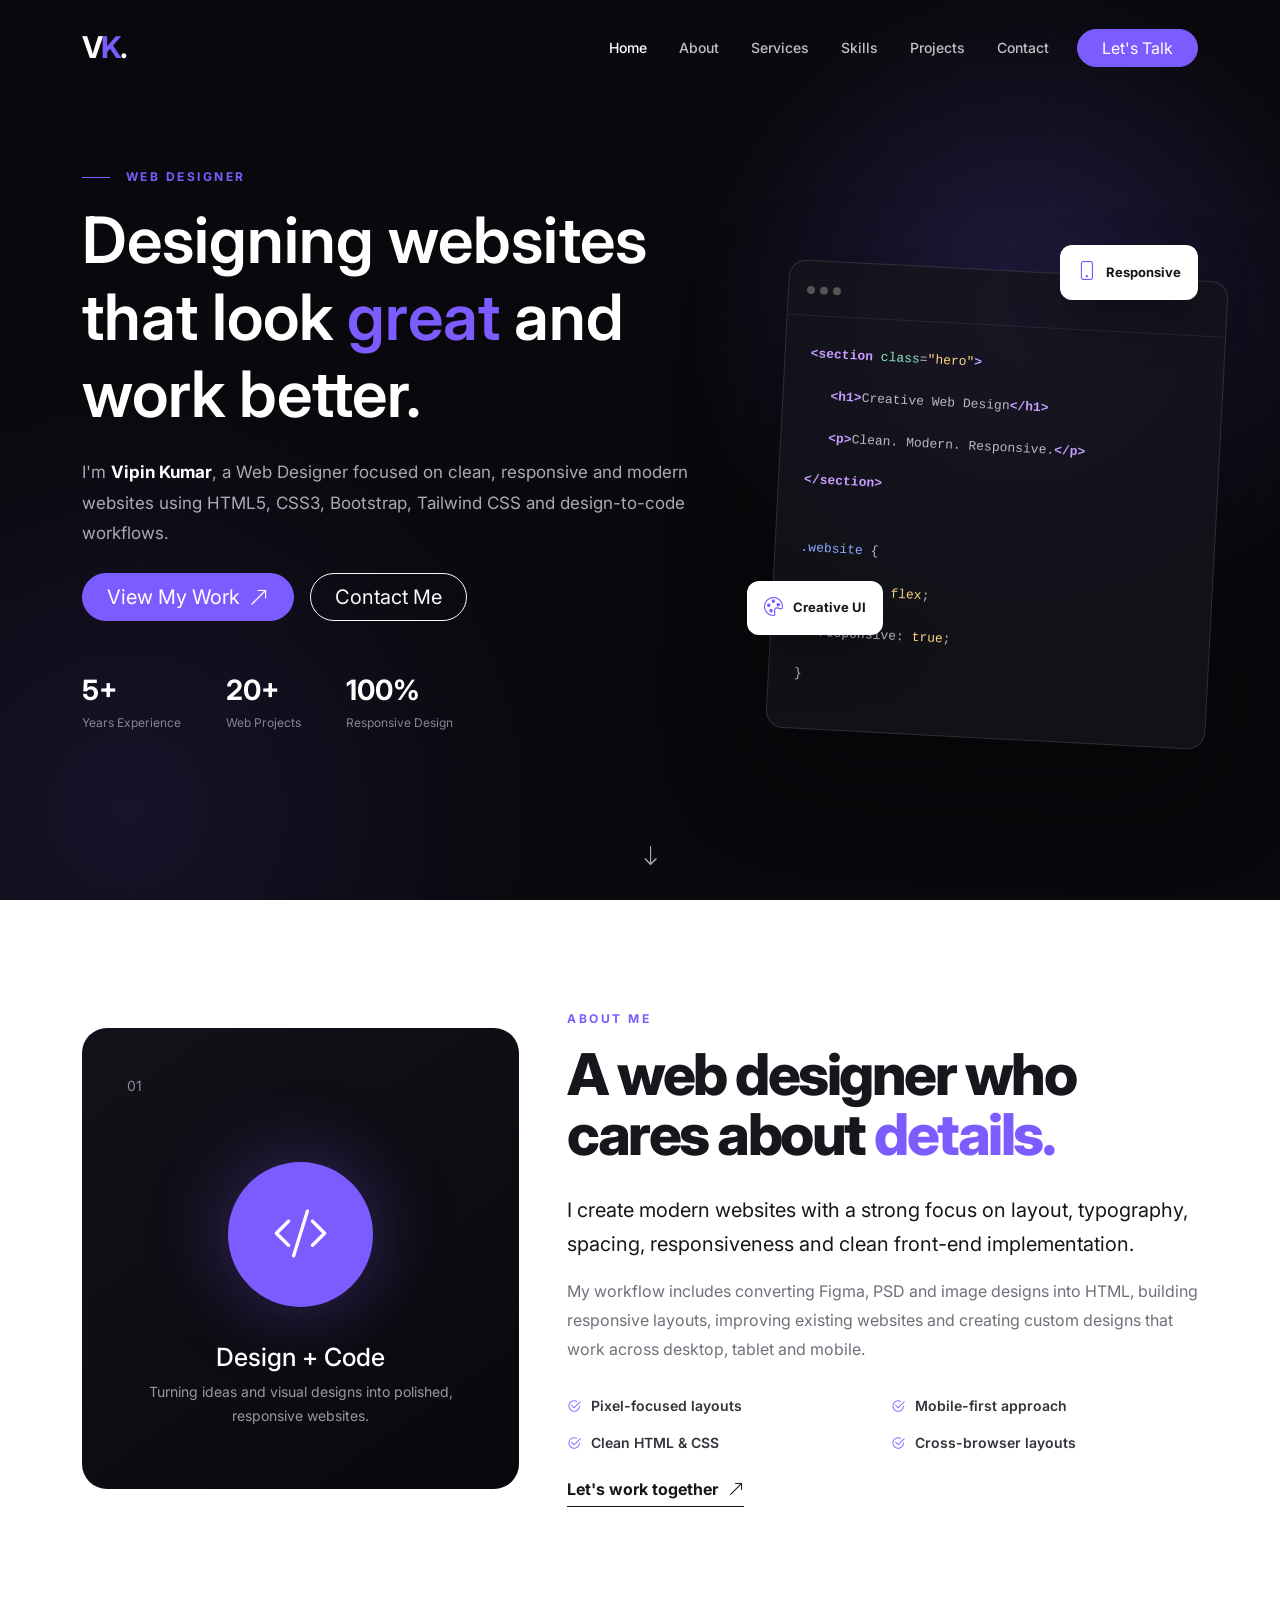
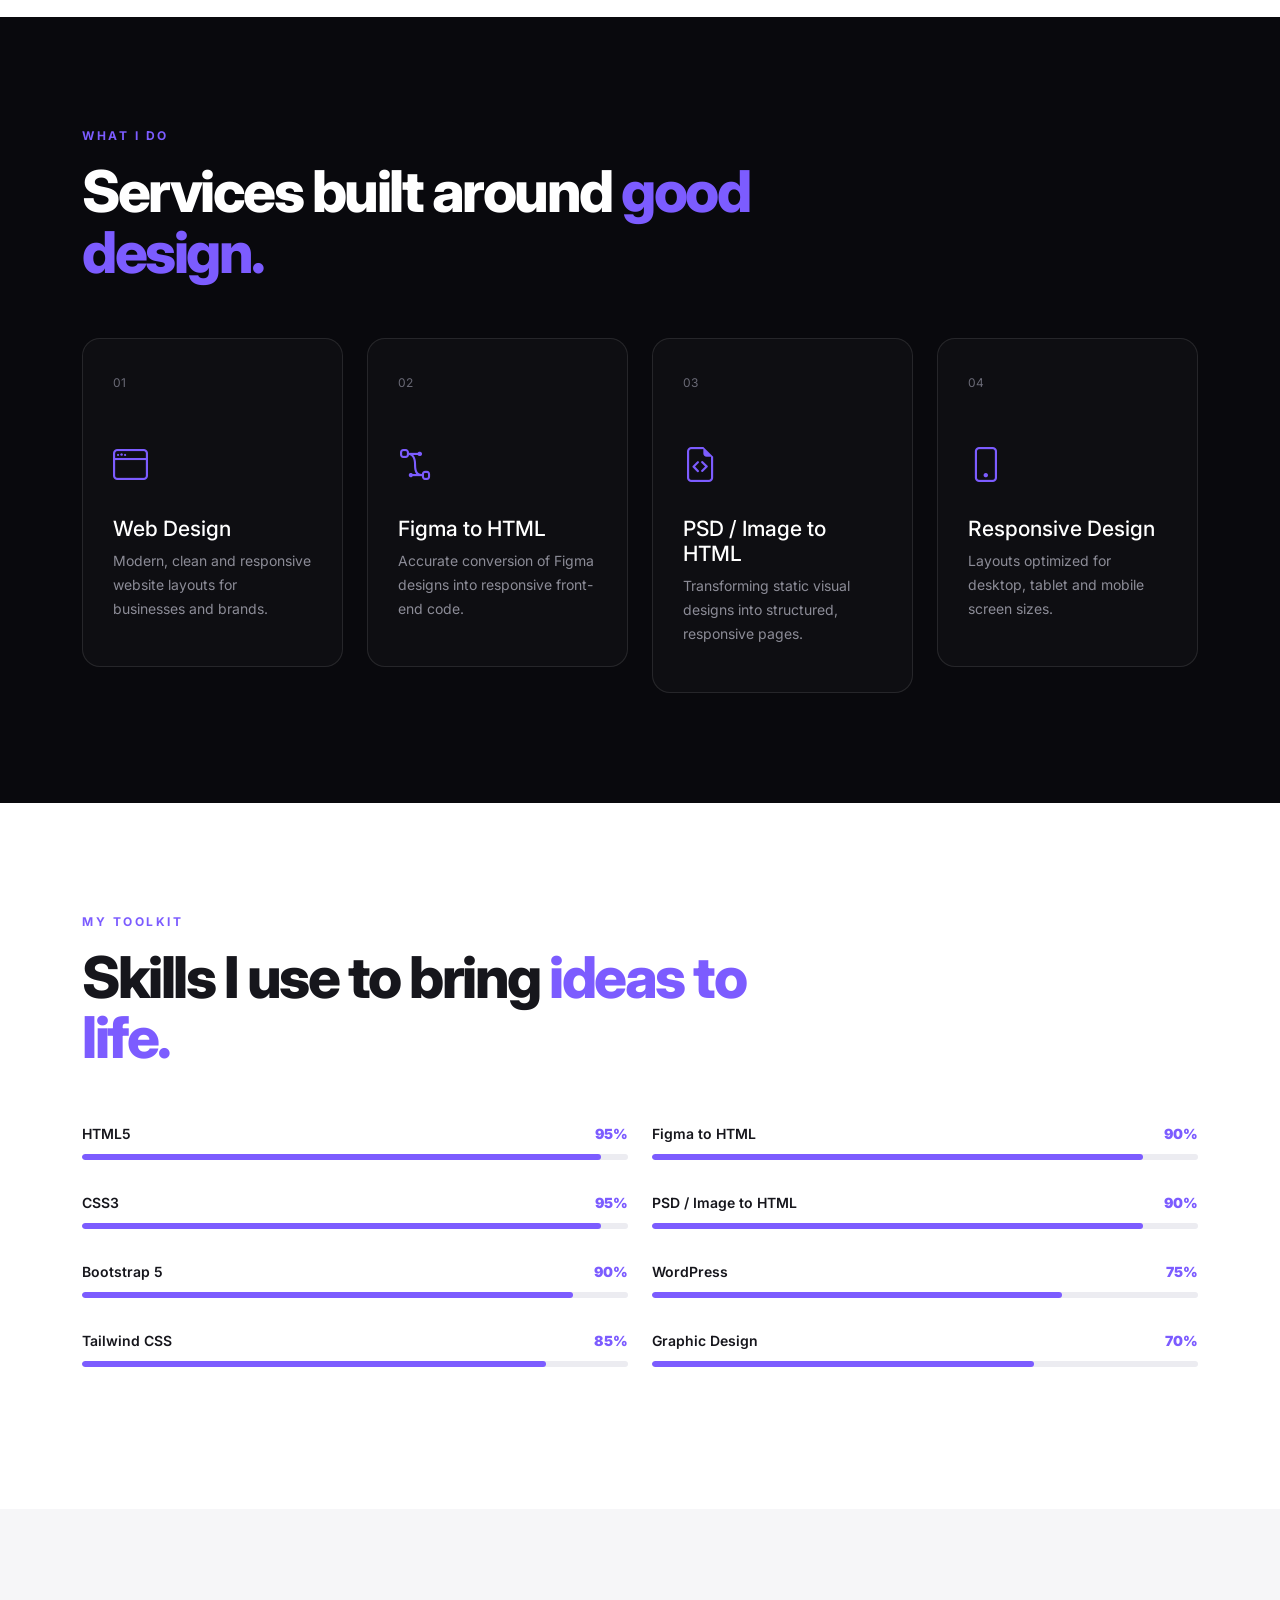
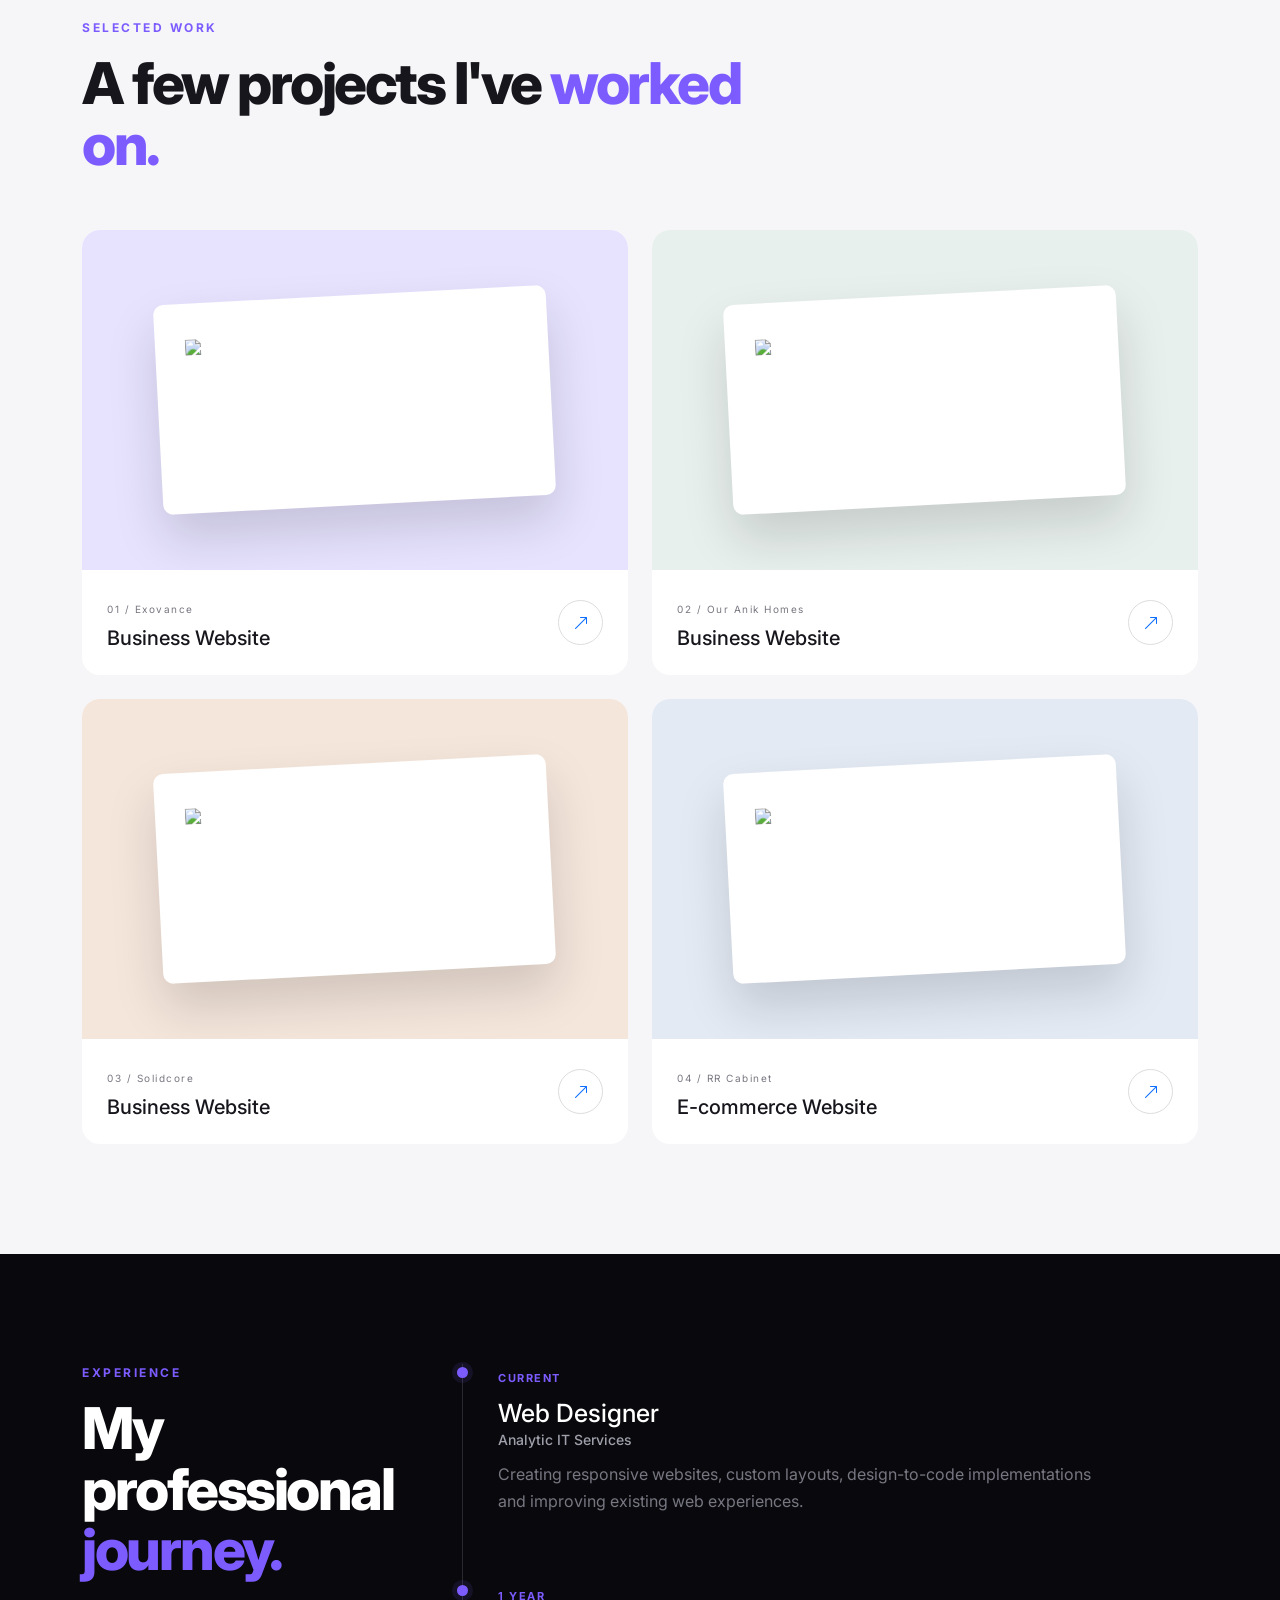
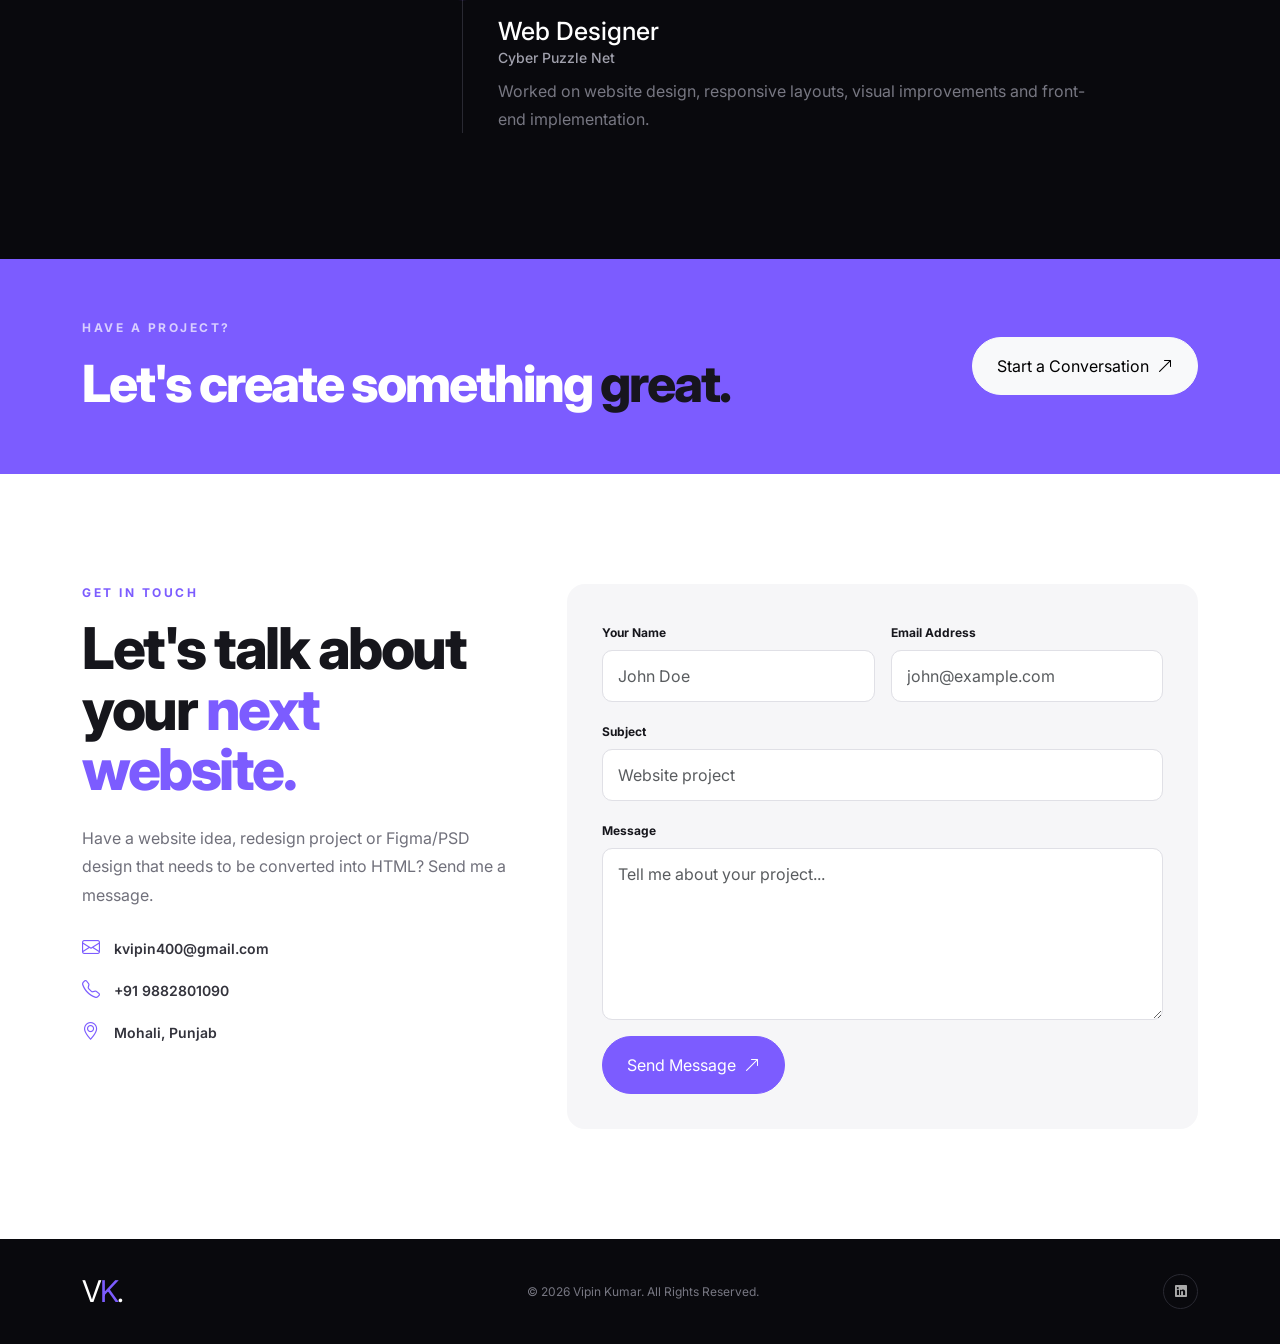
==== index.html @ b1aaa2ce "upload portfolio" ====
<!DOCTYPE html>
<html lang="en">
<head>
  <meta charset="UTF-8">
  <meta name="viewport" content="width=device-width, initial-scale=1.0">
  <meta name="description" content="Vipin Kumar - Web Designer Portfolio">
  <title>Vipin Kumar | Web Designer</title>

  <!-- Bootstrap 5 -->
  <link href="https://cdn.jsdelivr.net/npm/bootstrap@5.3.8/dist/css/bootstrap.min.css" rel="stylesheet">

  <!-- Bootstrap Icons -->
  <link href="https://cdn.jsdelivr.net/npm/bootstrap-icons@1.13.1/font/bootstrap-icons.min.css" rel="stylesheet">

  <!-- Google Font -->
  <link href="https://fonts.googleapis.com/css2?family=Inter:wght@400;500;600;700;800&display=swap" rel="stylesheet">

  <link rel="stylesheet" href="css/style.css">
</head>
<body>

  <!-- Navbar -->
  <nav class="navbar navbar-expand-lg fixed-top navbar-dark" id="mainNav">
    <div class="container">
      <a class="navbar-brand fw-bold" href="#home">V<span>K</span>.</a>

      <button class="navbar-toggler border-0 shadow-none" type="button"
              data-bs-toggle="collapse" data-bs-target="#navbarMenu"
              aria-controls="navbarMenu" aria-expanded="false" aria-label="Toggle navigation">
        <i class="bi bi-list fs-2"></i>
      </button>

      <div class="collapse navbar-collapse" id="navbarMenu">
        <ul class="navbar-nav ms-auto align-items-lg-center gap-lg-2">
          <li class="nav-item"><a class="nav-link active" href="#home">Home</a></li>
          <li class="nav-item"><a class="nav-link" href="#about">About</a></li>
          <li class="nav-item"><a class="nav-link" href="#services">Services</a></li>
          <li class="nav-item"><a class="nav-link" href="#skills">Skills</a></li>
          <li class="nav-item"><a class="nav-link" href="#projects">Projects</a></li>
          <li class="nav-item"><a class="nav-link" href="#contact">Contact</a></li>
          <li class="nav-item ms-lg-2 mt-2 mt-lg-0">
            <a class="btn btn-primary rounded-pill px-4" href="#contact">Let's Talk</a>
          </li>
        </ul>
      </div>
    </div>
  </nav>

  <!-- Hero -->
  <header class="hero-section" id="home">
    <div class="hero-grid"></div>
    <div class="container position-relative">
      <div class="row align-items-center min-vh-100 py-5">
        <div class="col-lg-7">
          <div class="hero-content">
            <p class="eyebrow mb-3"><span></span> WEB DESIGNER</p>
            <h1>Designing websites that look <em>great</em> and work better.</h1>
            <p class="hero-text">
              I'm <strong>Vipin Kumar</strong>, a Web Designer focused on clean,
              responsive and modern websites using HTML5, CSS3, Bootstrap,
              Tailwind CSS and design-to-code workflows.
            </p>

            <div class="d-flex flex-wrap gap-3 mt-4">
              <a href="#projects" class="btn btn-primary btn-lg rounded-pill px-4">
                View My Work <i class="bi bi-arrow-up-right ms-1"></i>
              </a>
              <a href="#contact" class="btn btn-outline-light btn-lg rounded-pill px-4">
                Contact Me
              </a>
            </div>

            <div class="hero-meta mt-5">
              <div><strong>5+</strong><span>Years Experience</span></div>
              <div><strong>20+</strong><span>Web Projects</span></div>
              <div><strong>100%</strong><span>Responsive Design</span></div>
            </div>
          </div>
        </div>

        <div class="col-lg-5 d-none d-lg-block">
          <div class="hero-visual">
            <div class="code-card">
              <div class="window-bar">
                <span></span><span></span><span></span>
              </div>
              <div class="code-lines">
                <p><b>&lt;section</b> <i>class</i>=<strong>"hero"</strong><b>&gt;</b></p>
                <p class="indent"><b>&lt;h1&gt;</b>Creative Web Design<b>&lt;/h1&gt;</b></p>
                <p class="indent"><b>&lt;p&gt;</b>Clean. Modern. Responsive.<b>&lt;/p&gt;</b></p>
                <p><b>&lt;/section&gt;</b></p>
                <br>
                <p><span>.website</span> {</p>
                <p class="indent">display: <strong>flex</strong>;</p>
                <p class="indent">responsive: <strong>true</strong>;</p>
                <p>}</p>
              </div>
            </div>

            <div class="floating-card card-one">
              <i class="bi bi-phone"></i>
              <span>Responsive</span>
            </div>
            <div class="floating-card card-two">
              <i class="bi bi-palette"></i>
              <span>Creative UI</span>
            </div>
          </div>
        </div>
      </div>
    </div>
    <a href="#about" class="scroll-down"><i class="bi bi-arrow-down"></i></a>
  </header>

  <!-- About -->
  <section class="section-padding" id="about">
    <div class="container">
      <div class="row g-5 align-items-center">
        <div class="col-lg-5">
          <div class="about-box">
            <span class="about-number">01</span>
            <div class="about-circle"><i class="bi bi-code-slash"></i></div>
            <h3>Design + Code</h3>
            <p>Turning ideas and visual designs into polished, responsive websites.</p>
          </div>
        </div>

        <div class="col-lg-7">
          <p class="section-label">ABOUT ME</p>
          <h2 class="section-title">A web designer who cares about <span>details.</span></h2>
          <p class="lead-text">
            I create modern websites with a strong focus on layout, typography,
            spacing, responsiveness and clean front-end implementation.
          </p>
          <p class="body-text">
            My workflow includes converting Figma, PSD and image designs into
            HTML, building responsive layouts, improving existing websites and
            creating custom designs that work across desktop, tablet and mobile.
          </p>

          <div class="row g-3 mt-3">
            <div class="col-sm-6">
              <div class="info-item"><i class="bi bi-check2-circle"></i> Pixel-focused layouts</div>
            </div>
            <div class="col-sm-6">
              <div class="info-item"><i class="bi bi-check2-circle"></i> Mobile-first approach</div>
            </div>
            <div class="col-sm-6">
              <div class="info-item"><i class="bi bi-check2-circle"></i> Clean HTML & CSS</div>
            </div>
            <div class="col-sm-6">
              <div class="info-item"><i class="bi bi-check2-circle"></i> Cross-browser layouts</div>
            </div>
          </div>

          <a href="#contact" class="text-link mt-4 d-inline-flex">Let's work together <i class="bi bi-arrow-up-right"></i></a>
        </div>
      </div>
    </div>
  </section>

  <!-- Services -->
  <section class="section-padding dark-section" id="services">
    <div class="container">
      <div class="row mb-5">
        <div class="col-lg-8">
          <p class="section-label">WHAT I DO</p>
          <h2 class="section-title">Services built around <span>good design.</span></h2>
        </div>
      </div>

      <div class="row g-4">
        <div class="col-md-6 col-lg-3">
          <div class="service-card">
            <span>01</span>
            <i class="bi bi-window"></i>
            <h3>Web Design</h3>
            <p>Modern, clean and responsive website layouts for businesses and brands.</p>
          </div>
        </div>
        <div class="col-md-6 col-lg-3">
          <div class="service-card">
            <span>02</span>
            <i class="bi bi-bezier2"></i>
            <h3>Figma to HTML</h3>
            <p>Accurate conversion of Figma designs into responsive front-end code.</p>
          </div>
        </div>
        <div class="col-md-6 col-lg-3">
          <div class="service-card">
            <span>03</span>
            <i class="bi bi-file-earmark-code"></i>
            <h3>PSD / Image to HTML</h3>
            <p>Transforming static visual designs into structured, responsive pages.</p>
          </div>
        </div>
        <div class="col-md-6 col-lg-3">
          <div class="service-card">
            <span>04</span>
            <i class="bi bi-phone"></i>
            <h3>Responsive Design</h3>
            <p>Layouts optimized for desktop, tablet and mobile screen sizes.</p>
          </div>
        </div>
      </div>
    </div>
  </section>

  <!-- Skills -->
  <section class="section-padding" id="skills">
    <div class="container">
      <div class="row align-items-end mb-5">
        <div class="col-lg-8">
          <p class="section-label">MY TOOLKIT</p>
          <h2 class="section-title">Skills I use to bring <span>ideas to life.</span></h2>
        </div>
      </div>

      <div class="row g-4">
        <div class="col-lg-6">
          <div class="skill-row">
            <div class="skill-head"><span>HTML5</span><strong>95%</strong></div>
            <div class="progress"><div class="progress-bar" style="width:95%"></div></div>
          </div>
          <div class="skill-row">
            <div class="skill-head"><span>CSS3</span><strong>95%</strong></div>
            <div class="progress"><div class="progress-bar" style="width:95%"></div></div>
          </div>
          <div class="skill-row">
            <div class="skill-head"><span>Bootstrap 5</span><strong>90%</strong></div>
            <div class="progress"><div class="progress-bar" style="width:90%"></div></div>
          </div>
          <div class="skill-row">
            <div class="skill-head"><span>Tailwind CSS</span><strong>85%</strong></div>
            <div class="progress"><div class="progress-bar" style="width:85%"></div></div>
          </div>
        </div>

        <div class="col-lg-6">
          <div class="skill-row">
            <div class="skill-head"><span>Figma to HTML</span><strong>90%</strong></div>
            <div class="progress"><div class="progress-bar" style="width:90%"></div></div>
          </div>
          <div class="skill-row">
            <div class="skill-head"><span>PSD / Image to HTML</span><strong>90%</strong></div>
            <div class="progress"><div class="progress-bar" style="width:90%"></div></div>
          </div>
          <div class="skill-row">
            <div class="skill-head"><span>WordPress</span><strong>75%</strong></div>
            <div class="progress"><div class="progress-bar" style="width:75%"></div></div>
          </div>
          <div class="skill-row">
            <div class="skill-head"><span>Graphic Design</span><strong>70%</strong></div>
            <div class="progress"><div class="progress-bar" style="width:70%"></div></div>
          </div>
        </div>
      </div>
    </div>
  </section>

  <!-- Projects -->
  <section class="section-padding project-section" id="projects">
    <div class="container">
      <div class="row mb-5 align-items-end">
        <div class="col-lg-8">
          <p class="section-label">SELECTED WORK</p>
          <h2 class="section-title">A few projects I've <span>worked on.</span></h2>
        </div>
      </div>

      <div class="row g-4">
        <div class="col-md-6">
          <article class="project-card">
            <div class="project-preview preview-one">
              <div class="mini-browser">
                <div class="mini-content">
                  <img src="assets/images/exovance.png">
                </div>
              </div>
            </div>
            <div class="project-info">
              <div>
                <span>01 / Exovance</span>
                <h3>Business Website</h3>
              </div>
              <a href="https://exovance.net/"  target="_blank">
              <i class="bi bi-arrow-up-right"></i>
              </a>
            </div>
          </article>
        </div>

        <div class="col-md-6">
          <article class="project-card">
            <div class="project-preview preview-two">
              <div class="mini-browser">
                <div class="mini-content">
                  <img src="assets/images/Ouranikhomes.png">
                </div>
              </div>
            </div>
            <div class="project-info">
              <div>
                <span>02 / Our Anik Homes</span>
                <h3>Business Website</h3>
              </div>
              <a href="https://ouranikhomes.com.au/"  target="_blank">
              <i class="bi bi-arrow-up-right"></i>
              </a>
            </div>
          </article>
        </div>

        <div class="col-md-6">
          <article class="project-card">
            <div class="project-preview preview-three">
              <div class="mini-browser">
                <div class="mini-content">
                  <img src="assets/images/Solidcore.png">
                </div>
              </div>
            </div>
            <div class="project-info">
              <div>
                <span>03 / Solidcore</span>
                <h3>Business Website</h3>
              </div>
              <a href="https://www.solidcorecabinets.com/"  target="_blank">
              <i class="bi bi-arrow-up-right"></i>
              </a>
            </div>
          </article>
        </div>

        <div class="col-md-6">
          <article class="project-card">
            <div class="project-preview preview-four">
              <div class="mini-browser">
                <div class="mini-content">
                  <img src="assets/images/RRcabinet.png">
                </div>
              </div>
            </div>
            <div class="project-info">
              <div>
                <span>04 / RR Cabinet</span>
                <h3>E-commerce Website</h3>
              </div>
              <a href="https://rrcabinetsinc.com/" target="_blank">
              <i class="bi bi-arrow-up-right"></i>
              </a>
            </div>
          </article>
        </div>
      </div>
    </div>
  </section>

  <!-- Experience -->
  <section class="section-padding dark-section" id="experience">
    <div class="container">
      <div class="row">
        <div class="col-lg-4">
          <p class="section-label">EXPERIENCE</p>
          <h2 class="section-title">My professional <span>journey.</span></h2>
        </div>

        <div class="col-lg-8">
          <div class="timeline">
            <div class="timeline-item">
              <span class="timeline-date">CURRENT</span>
              <h3>Web Designer</h3>
              <h4>Analytic IT Services</h4>
              <p>Creating responsive websites, custom layouts, design-to-code implementations and improving existing web experiences.</p>
            </div>

            <div class="timeline-item">
              <span class="timeline-date">1 YEAR</span>
              <h3>Web Designer</h3>
              <h4>Cyber Puzzle Net</h4>
              <p>Worked on website design, responsive layouts, visual improvements and front-end implementation.</p>
            </div>
          </div>
        </div>
      </div>
    </div>
  </section>

  <!-- CTA -->
  <section class="cta-section">
    <div class="container">
      <div class="cta-box">
        <div>
          <p class="section-label">HAVE A PROJECT?</p>
          <h2>Let's create something <span>great.</span></h2>
        </div>
        <a href="#contact" class="btn btn-light rounded-pill px-4 py-3">Start a Conversation <i class="bi bi-arrow-up-right ms-1"></i></a>
      </div>
    </div>
  </section>

  <!-- Contact -->
  <section class="section-padding" id="contact">
    <div class="container">
      <div class="row g-5">
        <div class="col-lg-5">
          <p class="section-label">GET IN TOUCH</p>
          <h2 class="section-title">Let's talk about your <span>next website.</span></h2>
          <p class="body-text mt-4">Have a website idea, redesign project or Figma/PSD design that needs to be converted into HTML? Send me a message.</p>

          <div class="contact-details mt-4">
            <a href="mailto:kvipin400@gmail.com"><i class="bi bi-envelope"></i> kvipin400@gmail.com</a>
            <a href="tel:+91 9882801090"><i class="bi bi-telephone"></i> +91 9882801090</a>
            <span><i class="bi bi-geo-alt"></i> Mohali, Punjab</span>
          </div>
        </div>

        <div class="col-lg-7">
          <form class="contact-form" id="contactForm">
            <div class="row g-3">
              <div class="col-md-6">
                <label for="name">Your Name</label>
                <input type="text" id="name" class="form-control" placeholder="John Doe" required>
              </div>
              <div class="col-md-6">
                <label for="email">Email Address</label>
                <input type="email" id="email" class="form-control" placeholder="john@example.com" required>
              </div>
              <div class="col-12">
                <label for="subject">Subject</label>
                <input type="text" id="subject" class="form-control" placeholder="Website project">
              </div>
              <div class="col-12">
                <label for="message">Message</label>
                <textarea id="message" class="form-control" rows="6" placeholder="Tell me about your project..." required></textarea>
              </div>
              <div class="col-12">
                <button type="submit" class="btn btn-primary rounded-pill px-4 py-3">
                  Send Message <i class="bi bi-arrow-up-right ms-1"></i>
                </button>
              </div>
            </div>
          </form>
        </div>
      </div>
    </div>
  </section>

  <!-- Footer -->
  <footer class="footer">
    <div class="container">
      <div class="d-flex flex-column flex-md-row justify-content-between align-items-center gap-3">
        <a href="#home" class="footer-logo">V<span>K</span>.</a>
        <p class="mb-0">© <span id="year"></span> Vipin Kumar. All Rights Reserved.</p>
        <div class="social-links">
          <a href="www.linkedin.com/in/vipin-kumar-4714a1256" aria-label="LinkedIn"><i class="bi bi-linkedin"></i></a>
         
        </div>
      </div>
    </div>
  </footer>

  <button class="back-top" id="backTop" aria-label="Back to top">
    <i class="bi bi-arrow-up"></i>
  </button>

  <script src="https://cdn.jsdelivr.net/npm/bootstrap@5.3.8/dist/js/bootstrap.bundle.min.js"></script>
  <script src="js/script.js"></script>
</body>
</html>
---- css/style.css ----
* {
  margin: 0;
  padding: 0;
  box-sizing: border-box;
}

:root {
  --primary: #7c5cff;
  --primary-dark: #6345e8;
  --dark: #09090d;
  --dark-2: #111117;
  --text: #16161c;
  --muted: #70707b;
  --border: #e8e8ed;
  --white: #ffffff;
}

html {
  scroll-behavior: smooth;
  scroll-padding-top: 80px;
}

body {
  font-family: "Inter", sans-serif;
  color: var(--text);
  background: #fff;
  overflow-x: hidden;
}

a {
  text-decoration: none;
}

.navbar {
  padding: 20px 0;
  transition: all .3s ease;
  background: transparent;
}

.navbar.scrolled {
  padding: 12px 0;
  background: rgba(9, 9, 13, .94);
  backdrop-filter: blur(15px);
  box-shadow: 0 10px 30px rgba(0,0,0,.12);
}

.navbar-brand,
.footer-logo {
  font-size: 30px;
  letter-spacing: -2px;
  color: #fff;
}

.navbar-brand span,
.footer-logo span {
  color: var(--primary);
}

.nav-link {
  color: rgba(255,255,255,.75) !important;
  font-size: 14px;
  font-weight: 500;
  padding: 8px 12px !important;
  transition: .25s;
}

.nav-link:hover,
.nav-link.active {
  color: #fff !important;
}

.btn-primary {
  background: var(--primary);
  border-color: var(--primary);
}

.btn-primary:hover {
  background: var(--primary-dark);
  border-color: var(--primary-dark);
  transform: translateY(-2px);
}

.hero-section {
  position: relative;
  min-height: 100vh;
  color: #fff;
  background:
    radial-gradient(circle at 80% 35%, rgba(124,92,255,.22), transparent 28%),
    radial-gradient(circle at 10% 90%, rgba(124,92,255,.12), transparent 30%),
    var(--dark);
  overflow: hidden;
}

.hero-grid {
  position: absolute;
  inset: 0;
  opacity: .16;
  background-image:
    linear-gradient(rgba(255,255,255,.08) 1px, transparent 1px),
    linear-gradient(90deg, rgba(255,255,255,.08) 1px, transparent 1px);
  background-size: 70px 70px;
  mask-image: linear-gradient(to bottom, black, transparent);
}

.eyebrow,
.section-label {
  font-size: 12px;
  letter-spacing: 2.5px;
  font-weight: 700;
  color: var(--primary);
}

.eyebrow span {
  display: inline-block;
  width: 28px;
  height: 1px;
  background: var(--primary);
  vertical-align: middle;
  margin-right: 10px;
}

.hero-content h1 {
  max-width: 800px;
  font-size: clamp(48px, 5vw, 86px);
    letter-spacing: 0px;
  font-weight: 600;
}

.hero-content h1 em {
  color: var(--primary);
  font-style: normal;
}

.hero-text {
  max-width: 650px;
  color: #aaaab5;
  line-height: 1.8;
  font-size: 17px;
  margin-top: 25px;
}

.hero-text strong {
  color: #fff;
}

.hero-meta {
  display: flex;
  flex-wrap: wrap;
  gap: 45px;
}

.hero-meta div {
  display: flex;
  flex-direction: column;
}

.hero-meta strong {
  font-size: 28px;
}

.hero-meta span {
  color: #858591;
  font-size: 12px;
  margin-top: 3px;
}

.hero-visual {
  height: 500px;
  position: relative;
}

.code-card {
  position: absolute;
  top: 70px;
  left: 30px;
  width: 440px;
  border: 1px solid rgba(255,255,255,.12);
  background: rgba(20,20,28,.8);
  border-radius: 18px;
  box-shadow: 0 40px 100px rgba(0,0,0,.4);
  transform: rotate(3deg);
}

.window-bar {
  padding: 15px 18px;
  border-bottom: 1px solid rgba(255,255,255,.08);
}

.window-bar span {
  display: inline-block;
  width: 8px;
  height: 8px;
  border-radius: 50%;
  background: #555;
  margin-right: 5px;
}

.code-lines {
  padding: 25px;
  font: 13px/2 "Courier New", monospace;
  color: #b9b9c5;
}

.code-lines b { color: #c69cff; }
.code-lines i { color: #8ee7c6; font-style: normal; }
.code-lines strong { color: #ffd580; font-weight: 400; }
.code-lines span { color: #8fa7ff; }
.code-lines .indent { padding-left: 22px; }

.floating-card {
  position: absolute;
  display: flex;
  align-items: center;
  gap: 10px;
  padding: 13px 17px;
  border-radius: 12px;
  background: #fff;
  color: #15151b;
  box-shadow: 0 20px 50px rgba(0,0,0,.25);
  font-size: 13px;
  font-weight: 700;
}

.floating-card i {
  color: var(--primary);
  font-size: 19px;
}

.card-one { top: 45px; right: 0; }
.card-two { bottom: 65px; left: 0; }

.scroll-down {
  position: absolute;
  bottom: 28px;
  left: 50%;
  color: #aaa;
  font-size: 22px;
  animation: bounce 1.8s infinite;
}

@keyframes bounce {
  50% { transform: translateY(7px); }
}

.section-padding {
  padding: 110px 0;
}

.dark-section {
  background: var(--dark);
  color: #fff;
}

.section-title {
  font-size: clamp(38px, 4.5vw, 62px);
  line-height: 1.05;
  letter-spacing: -2.5px;
  font-weight: 800;
  margin-top: 12px;
}

.section-title span {
  color: var(--primary);
}

.lead-text {
  font-size: 20px;
  line-height: 1.7;
  margin-top: 28px;
}

.body-text {
  color: var(--muted);
  line-height: 1.8;
}

.about-box {
  min-height: 430px;
  padding: 45px;
  position: relative;
  overflow: hidden;
  border-radius: 25px;
  background: linear-gradient(145deg, #12121a, #08080c);
  color: #fff;
}

.about-number {
  font-size: 14px;
  color: #8a8a96;
}

.about-circle {
  width: 145px;
  height: 145px;
  margin: 65px auto 35px;
  display: flex;
  align-items: center;
  justify-content: center;
  border-radius: 50%;
  background: var(--primary);
  box-shadow: 0 0 80px rgba(124,92,255,.35);
  font-size: 55px;
}

.about-box h3,
.about-box p {
  text-align: center;
}

.about-box h3 {
  font-size: 25px;
}

.about-box p {
  color: #9999a5;
  line-height: 1.7;
  font-size: 14px;
}

.info-item {
  color: #33333b;
  font-size: 14px;
  font-weight: 600;
}

.info-item i {
  color: var(--primary);
  margin-right: 6px;
}

.text-link {
  color: var(--text);
  font-weight: 700;
  border-bottom: 1px solid var(--text);
  padding-bottom: 5px;
  gap: 10px;
}

.text-link:hover {
  color: var(--primary);
  border-color: var(--primary);
}

.service-card {
  min-height: 320px;
  position: relative;
  padding: 30px;
  border: 1px solid rgba(255,255,255,.1);
  border-radius: 18px;
  background: rgba(255,255,255,.025);
  transition: .35s;
}

.service-card:hover {
  transform: translateY(-8px);
  border-color: rgba(124,92,255,.55);
  background: rgba(124,92,255,.08);
}

.service-card > span {
  color: #696975;
  font-size: 12px;
}

.service-card i {
  display: block;
  color: var(--primary);
  font-size: 35px;
  margin: 45px 0 25px;
}

.service-card h3 {
  font-size: 21px;
}

.service-card p {
  color: #8c8c97;
  line-height: 1.7;
  font-size: 14px;
}

.skill-row {
  margin-bottom: 32px;
}

.skill-head {
  display: flex;
  justify-content: space-between;
  font-size: 14px;
  font-weight: 600;
  margin-bottom: 10px;
}

.skill-head strong {
  color: var(--primary);
}

.progress {
  height: 6px;
  background: #ececf1;
  border-radius: 20px;
}

.progress-bar {
  background: var(--primary);
  border-radius: 20px;
}

.project-section {
  background: #f6f6f8;
}

.project-card {
  background: #fff;
  border-radius: 18px;
  overflow: hidden;
  transition: .35s;
}

.project-card:hover {
  transform: translateY(-8px);
  box-shadow: 0 25px 60px rgba(20,20,30,.12);
}

.project-preview {
  height: 340px;
  display: flex;
  align-items: center;
  justify-content: center;
  overflow: hidden;
}

.preview-one { background: #e7e3ff; }
.preview-two { background: #e8f0ed; }
.preview-three { background: #f5e6dc; }
.preview-four { background: #e3eaf4; }

.mini-browser,
.dashboard-mock,
.store-mock {
  width: 72%;
  background: #fff;
  border-radius: 10px;
  box-shadow: 0 25px 50px rgba(0,0,0,.15);
}

.mini-browser { transform: rotate(-3deg); }
.mini-top,
.store-header {
  height: 24px;
  border-bottom: 1px solid #eee;
}

.mini-content {
  padding: 30px;
  min-height: 210px;
}
.mini-content img {
    width: 100%;
}
.mini-title {
  width: 65%;
  height: 20px;
  background: #15151b;
  margin-bottom: 18px;
}

.mini-lines {
  width: 85%;
  height: 50px;
  background: repeating-linear-gradient(to bottom, #ddd 0 5px, transparent 5px 13px);
}

.mini-button {
  width: 80px;
  height: 26px;
  background: var(--primary);
  margin-top: 20px;
}

.dashboard-mock {
  display: flex;
  min-height: 230px;
}

.dash-side {
  width: 24%;
  background: #202329;
}

.dash-main {
  flex: 1;
  padding: 25px;
}

.dash-row {
  height: 16px;
  background: #e3e5e8;
  margin-bottom: 18px;
  border-radius: 4px;
}

.dash-row.short { width: 55%; }
.dash-chart {
  height: 100px;
  border-radius: 8px;
  background: linear-gradient(140deg, #d8d2ff, #f1efff);
}

.mobile-mock {
  width: 145px;
  height: 270px;
  border: 7px solid #1d1d22;
  border-radius: 25px;
  background: #fff;
  padding: 35px 15px 15px;
  box-shadow: 0 25px 50px rgba(0,0,0,.18);
}

.mobile-notch {
  width: 55px;
  height: 7px;
  border-radius: 10px;
  background: #1d1d22;
  position: absolute;
  margin-top: -25px;
  margin-left: 38px;
}

.mobile-block {
  height: 55px;
  border-radius: 8px;
  background: #eee;
  margin-bottom: 12px;
}

.mobile-block.small { height: 35px; }
.mobile-button { height: 25px; background: var(--primary); border-radius: 20px; margin-top: 20px; }

.store-mock {
  min-height: 220px;
  padding: 25px;
}

.store-products {
  display: flex;
  gap: 12px;
  margin-top: 25px;
}

.store-products span {
  flex: 1;
  height: 125px;
  background: #edf0f4;
  border-radius: 7px;
}

.project-info {
  padding: 25px;
  display: flex;
  justify-content: space-between;
  align-items: center;
}

.project-info span {
  font-size: 10px;
  letter-spacing: 1.5px;
  color: #777781;
}

.project-info h3 {
  font-size: 20px;
  margin: 7px 0 0;
}

.project-info a i {
  width: 45px;
  height: 45px;
  border: 1px solid #ddd;
  border-radius: 50%;
  display: flex;
  align-items: center;
  justify-content: center;
  transition: .3s;
}

.project-card:hover .project-info a i {
  background: var(--primary);
  color: #fff;
  border-color: var(--primary);
}

.timeline {
  border-left: 1px solid #292932;
  padding-left: 35px;
}

.timeline-item {
  position: relative;
  padding-bottom: 50px;
}

.timeline-item:last-child {
  padding-bottom: 0;
}

.timeline-item::before {
  content: "";
  width: 11px;
  height: 11px;
  border-radius: 50%;
  background: var(--primary);
  position: absolute;
  left: -41px;
  top: 3px;
  box-shadow: 0 0 0 5px rgba(124,92,255,.1);
}

.timeline-date {
  color: var(--primary);
  font-size: 11px;
  letter-spacing: 1.5px;
  font-weight: 700;
}

.timeline-item h3 {
  font-size: 25px;
  margin: 10px 0 4px;
}

.timeline-item h4 {
  color: #a0a0ac;
  font-size: 14px;
}

.timeline-item p {
  color: #777782;
  max-width: 600px;
  line-height: 1.7;
  margin-top: 12px;
}

.cta-section {
  padding: 60px 0;
  background: var(--primary);
}

.cta-box {
  display: flex;
  align-items: center;
  justify-content: space-between;
  gap: 30px;
  color: #fff;
}

.cta-box .section-label {
  color: rgba(255,255,255,.7);
}

.cta-box h2 {
  font-size: clamp(32px, 4vw, 55px);
  font-weight: 800;
  letter-spacing: -2px;
  margin: 10px 0 0;
}

.cta-box h2 span {
  color: #17151e;
}

.contact-details {
  display: flex;
  flex-direction: column;
  gap: 15px;
}

.contact-details a,
.contact-details span {
  color: #33333c;
  font-size: 14px;
  font-weight: 600;
}

.contact-details i {
  color: var(--primary);
  font-size: 18px;
  margin-right: 10px;
}

.contact-form {
  padding: 35px;
  background: #f6f6f8;
  border-radius: 18px;
}

.contact-form label {
  font-size: 12px;
  font-weight: 700;
  margin-bottom: 8px;
}

.form-control {
  border: 1px solid #e0e0e6;
  border-radius: 10px;
  padding: 13px 15px;
  box-shadow: none !important;
}

.form-control:focus {
  border-color: var(--primary);
}

.footer {
  background: var(--dark);
  color: #777782;
  padding: 30px 0;
  font-size: 12px;
}

.social-links {
  display: flex;
  gap: 10px;
}

.social-links a {
  width: 35px;
  height: 35px;
  display: flex;
  align-items: center;
  justify-content: center;
  border: 1px solid #292932;
  border-radius: 50%;
  color: #aaa;
  transition: .25s;
}

.social-links a:hover {
  background: var(--primary);
  color: #fff;
  border-color: var(--primary);
}

.back-top {
  position: fixed;
  right: 25px;
  bottom: 25px;
  width: 45px;
  height: 45px;
  border: 0;
  border-radius: 50%;
  background: var(--primary);
  color: #fff;
  opacity: 0;
  visibility: hidden;
  transition: .3s;
  z-index: 99;
}

.back-top.show {
  opacity: 1;
  visibility: visible;
}

@media (max-width: 991.98px) {
  .navbar {
    background: rgba(9,9,13,.96);
  }

  .navbar-collapse {
    padding: 15px 0;
  }

  .hero-content {
    padding-top: 70px;
  }

  .section-padding {
    padding: 80px 0;
  }

  .cta-box {
    flex-direction: column;
    align-items: flex-start;
  }
}

@media (max-width: 575.98px) {
  .hero-content h1 {
    letter-spacing: -2.5px;
  }

  .hero-meta {
    gap: 25px;
  }

  .hero-meta strong {
    font-size: 23px;
  }

  .about-box {
    min-height: 390px;
    padding: 30px;
  }

  .project-preview {
    height: 260px;
  }

  .contact-form {
    padding: 22px;
  }
}
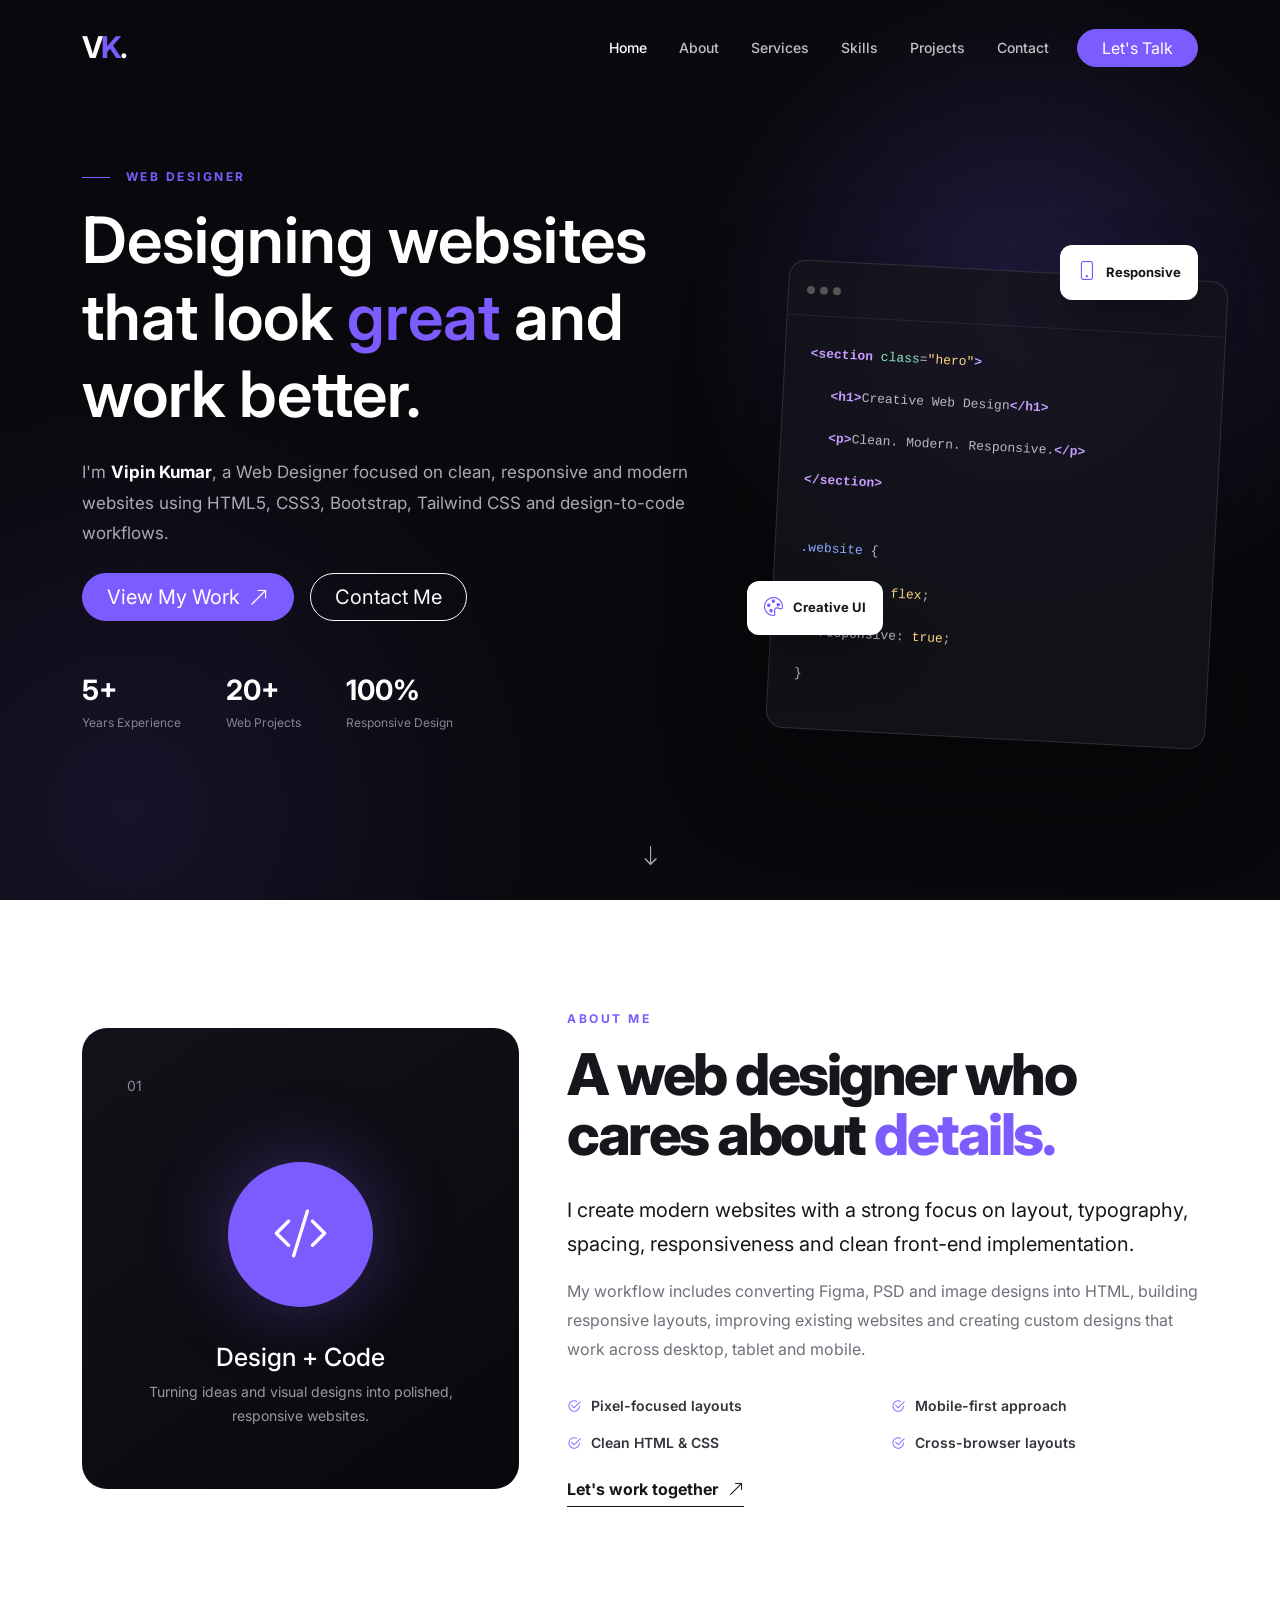
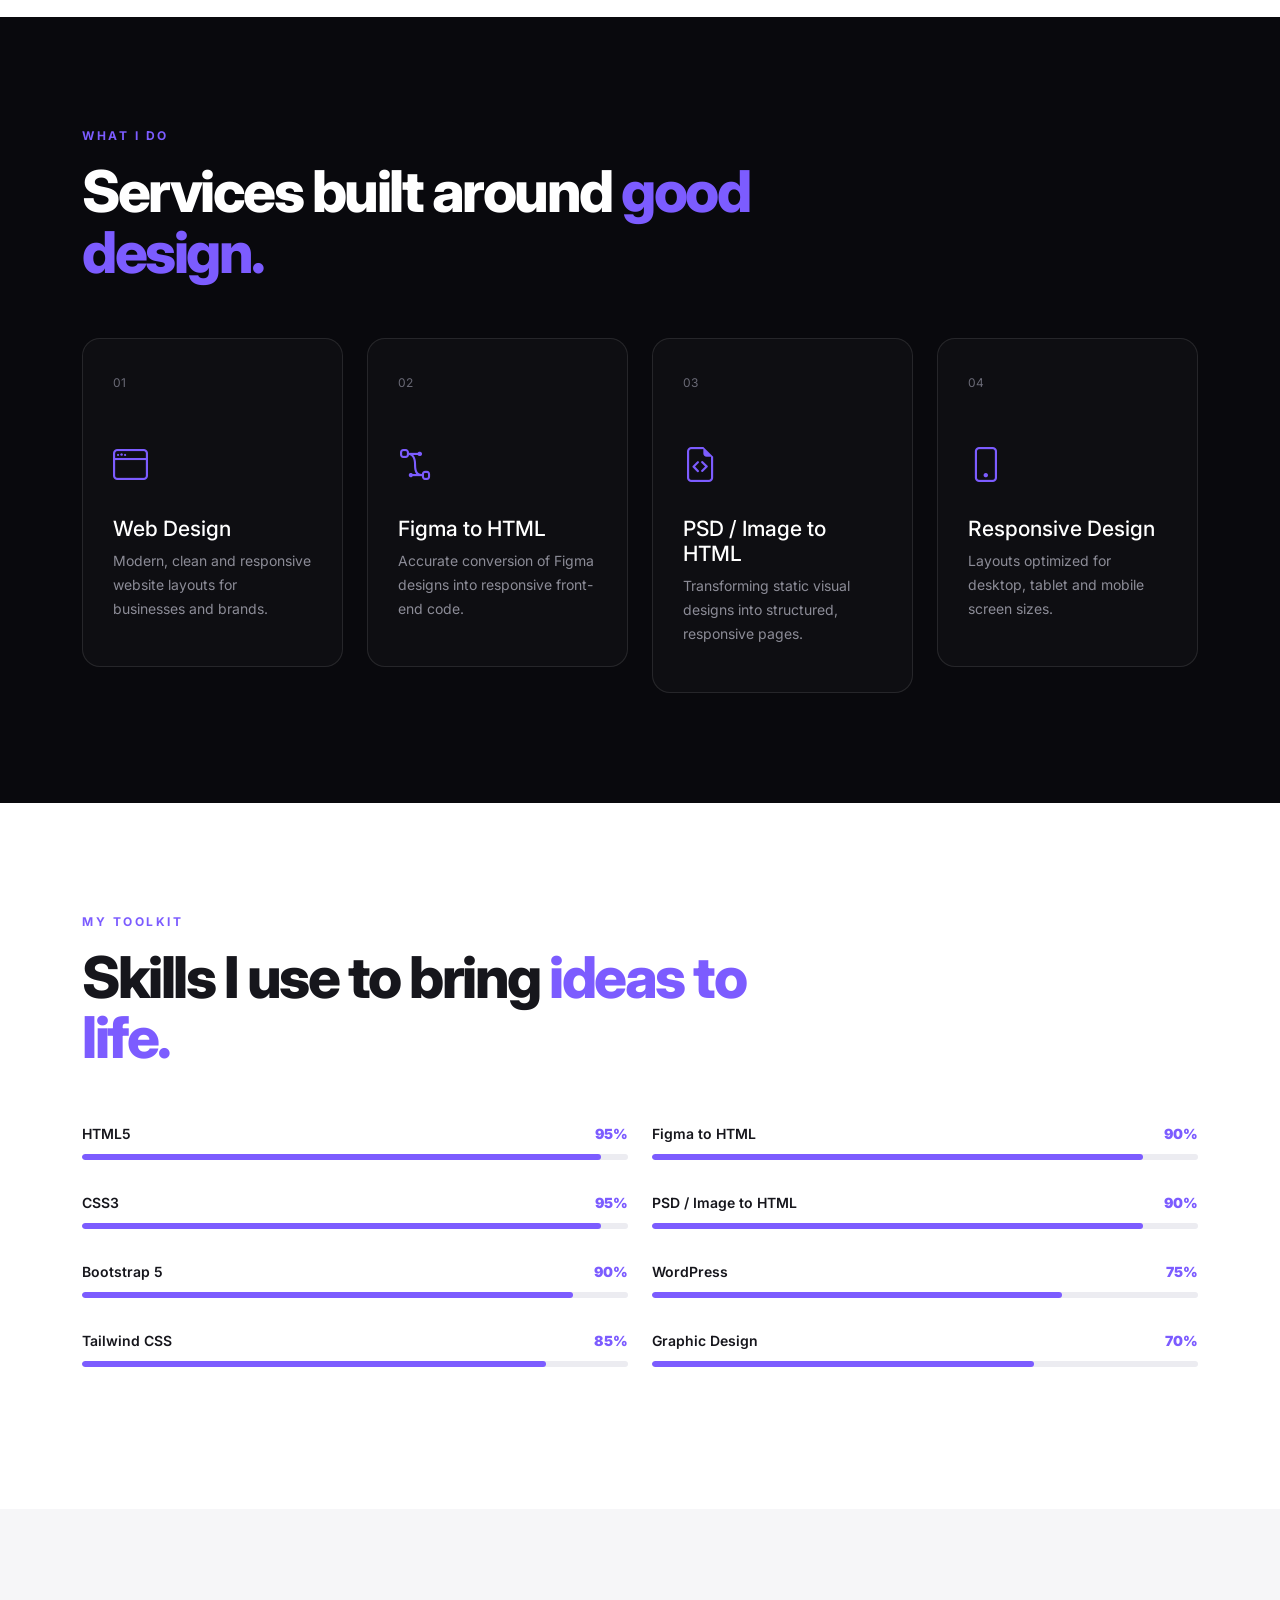
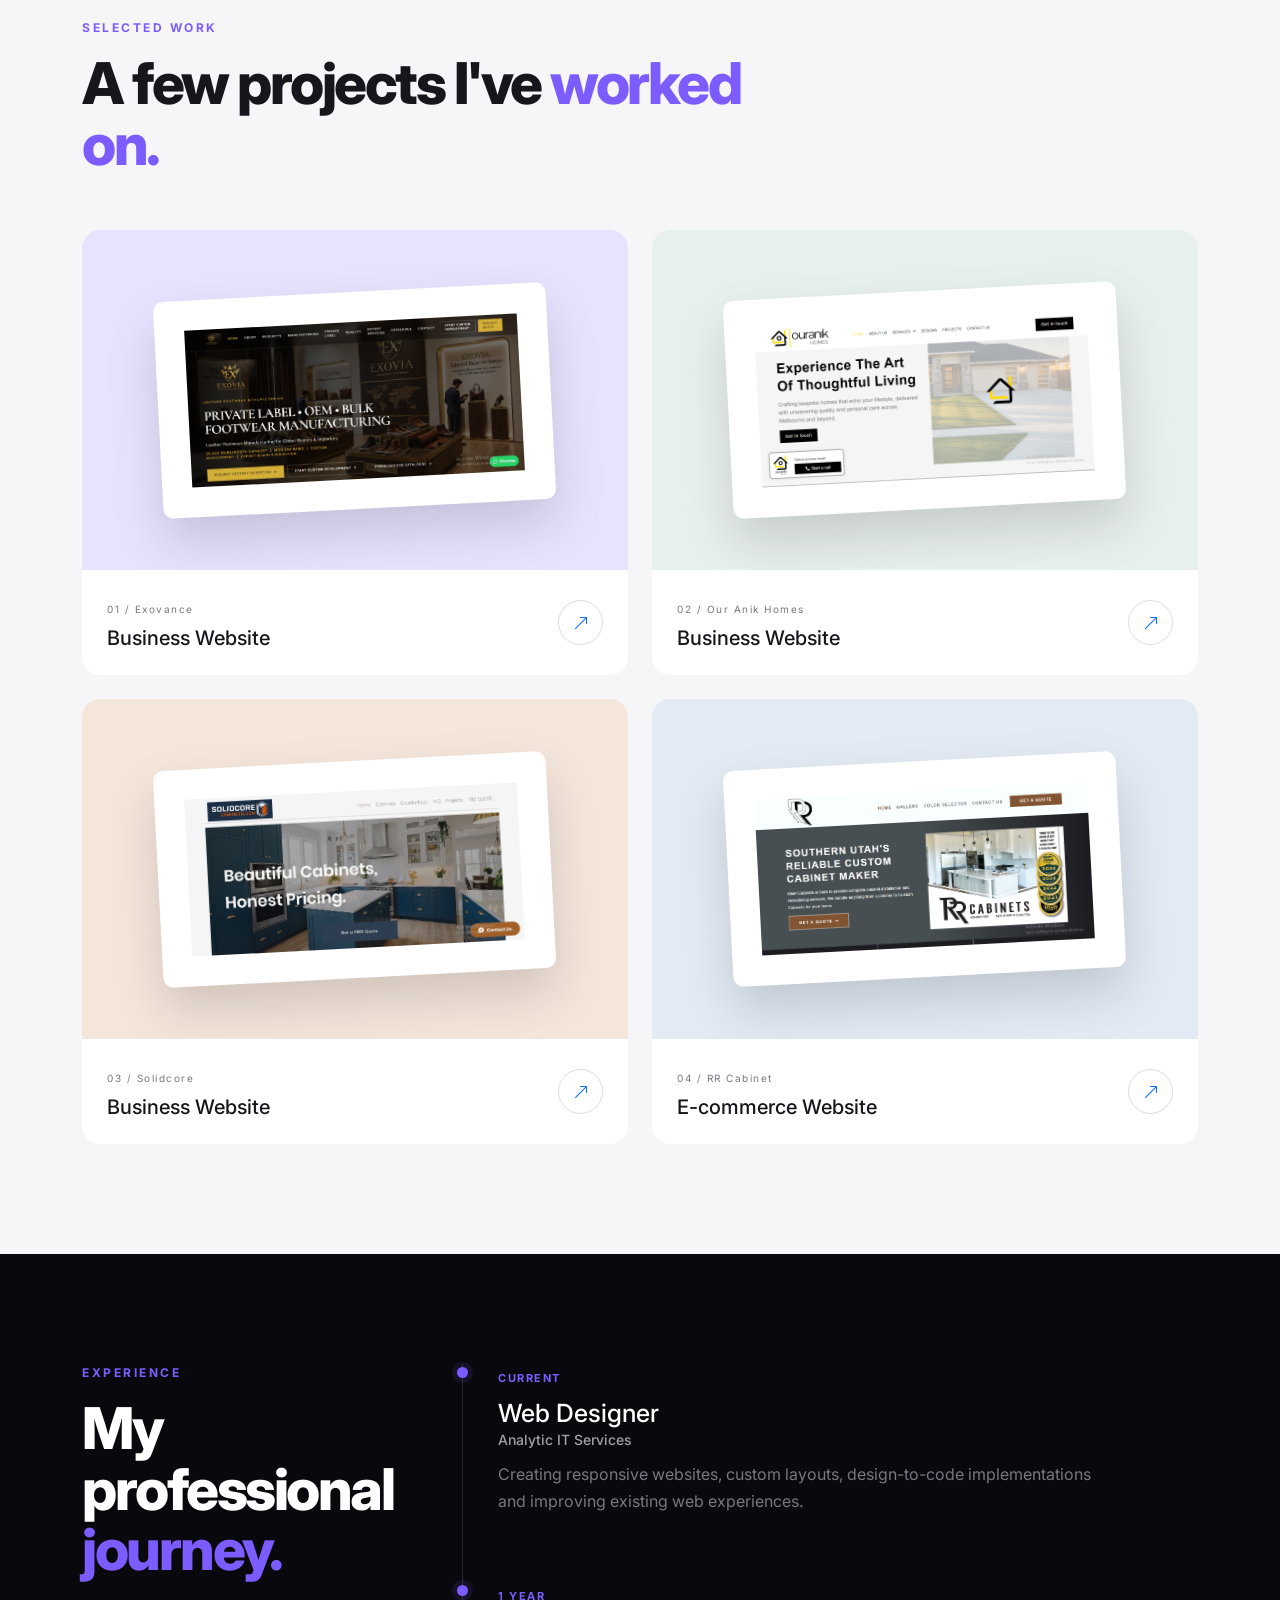
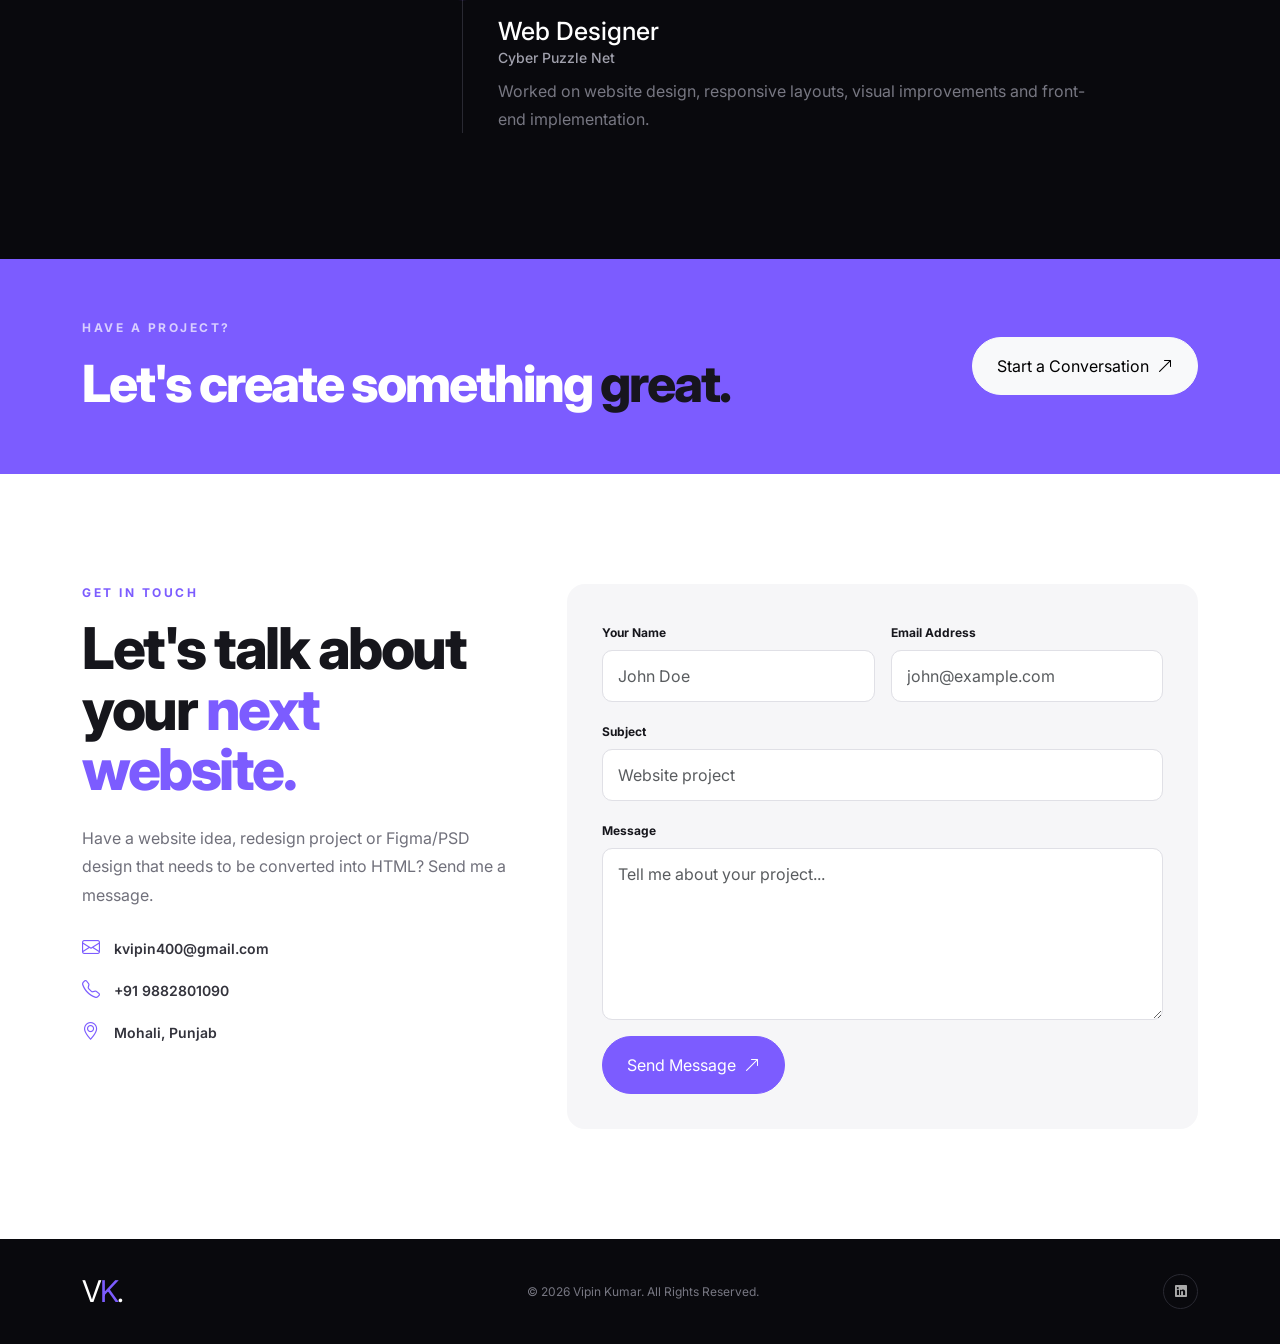
==== commit 100aa8e8: "Change image file extensions to uppercas Updated image file extensions from .png to .PNG for consist" ====
--- a/index.html
+++ b/index.html
@@ -274,7 +274,7 @@
             <div class="project-preview preview-one">
               <div class="mini-browser">
                 <div class="mini-content">
-                  <img src="assets/images/exovance.png">
+                  <img src="assets/images/exovance.PNG">
                 </div>
               </div>
             </div>
@@ -295,7 +295,7 @@
             <div class="project-preview preview-two">
               <div class="mini-browser">
                 <div class="mini-content">
-                  <img src="assets/images/Ouranikhomes.png">
+                  <img src="assets/images/Ouranikhomes.PNG">
                 </div>
               </div>
             </div>
@@ -316,7 +316,7 @@
             <div class="project-preview preview-three">
               <div class="mini-browser">
                 <div class="mini-content">
-                  <img src="assets/images/Solidcore.png">
+                  <img src="assets/images/Solidcore.PNG">
                 </div>
               </div>
             </div>
@@ -337,7 +337,7 @@
             <div class="project-preview preview-four">
               <div class="mini-browser">
                 <div class="mini-content">
-                  <img src="assets/images/RRcabinet.png">
+                  <img src="assets/images/RRcabinet.PNG">
                 </div>
               </div>
             </div>
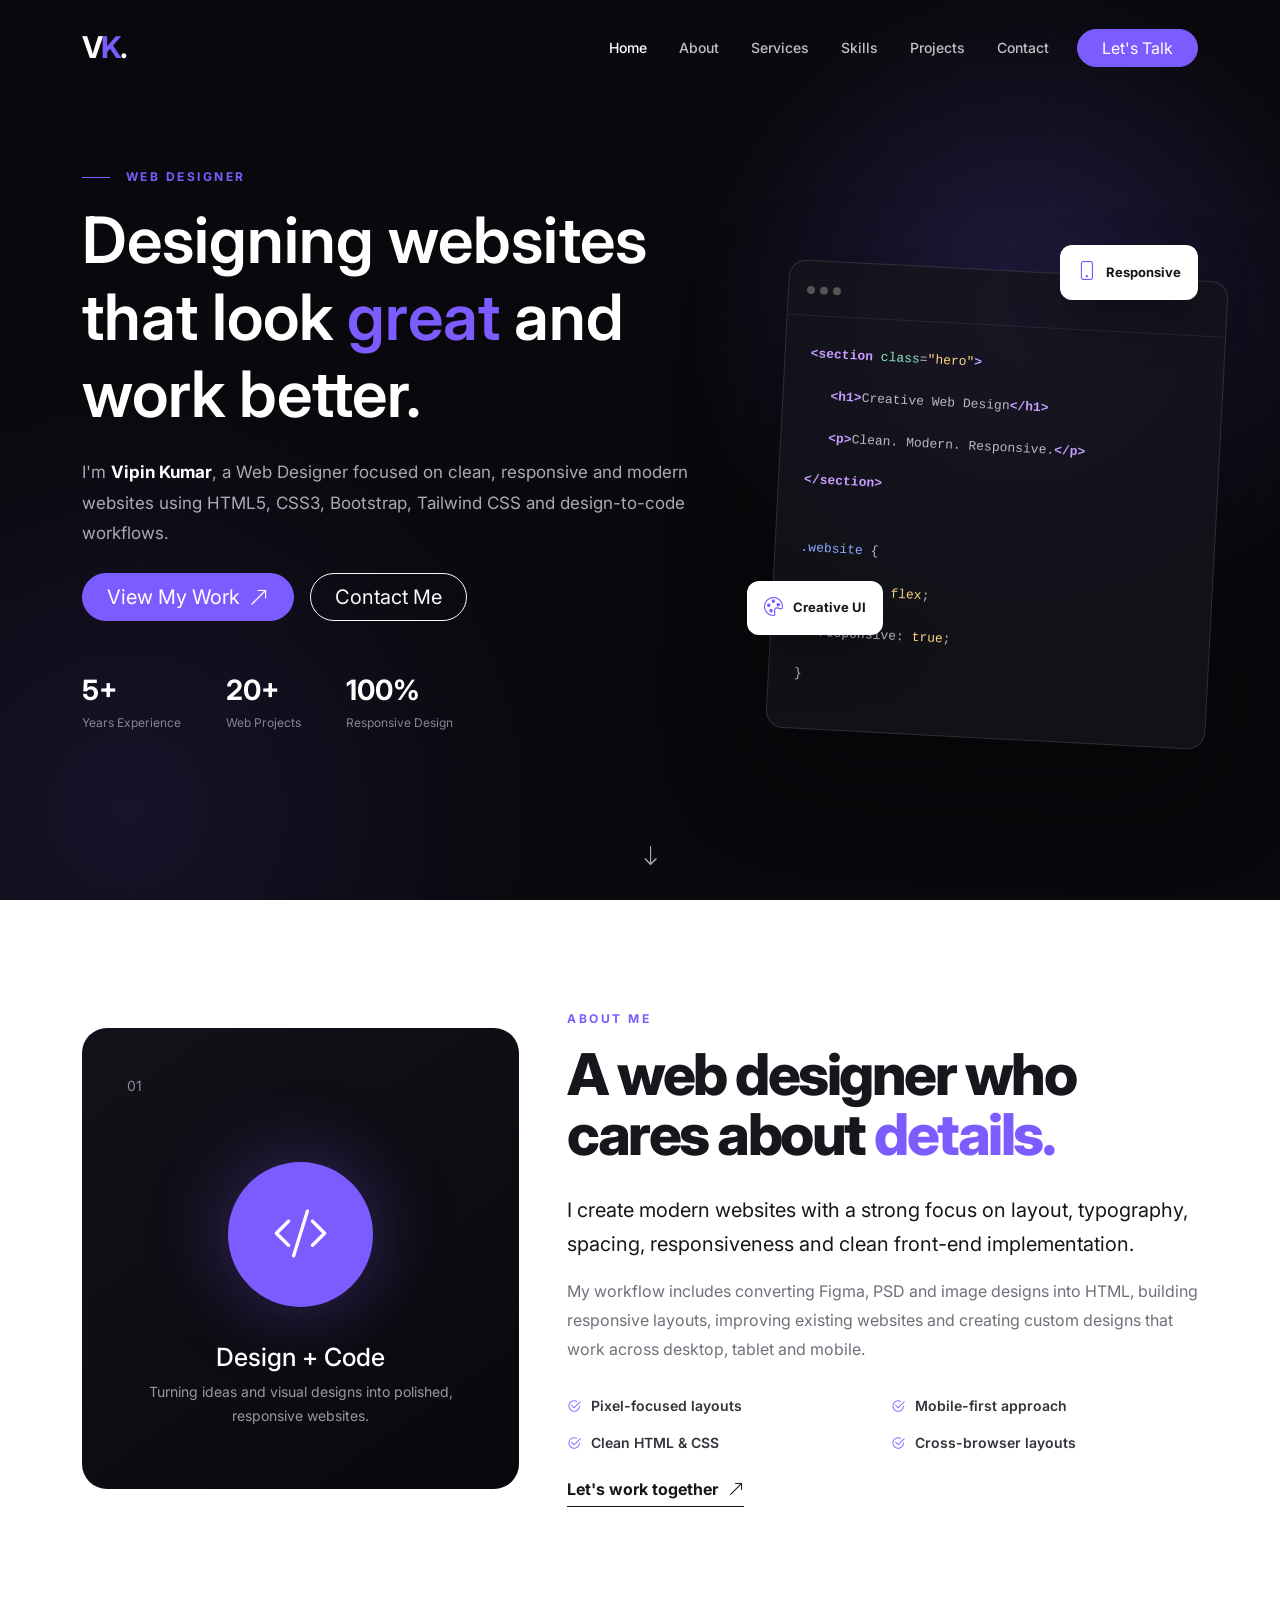
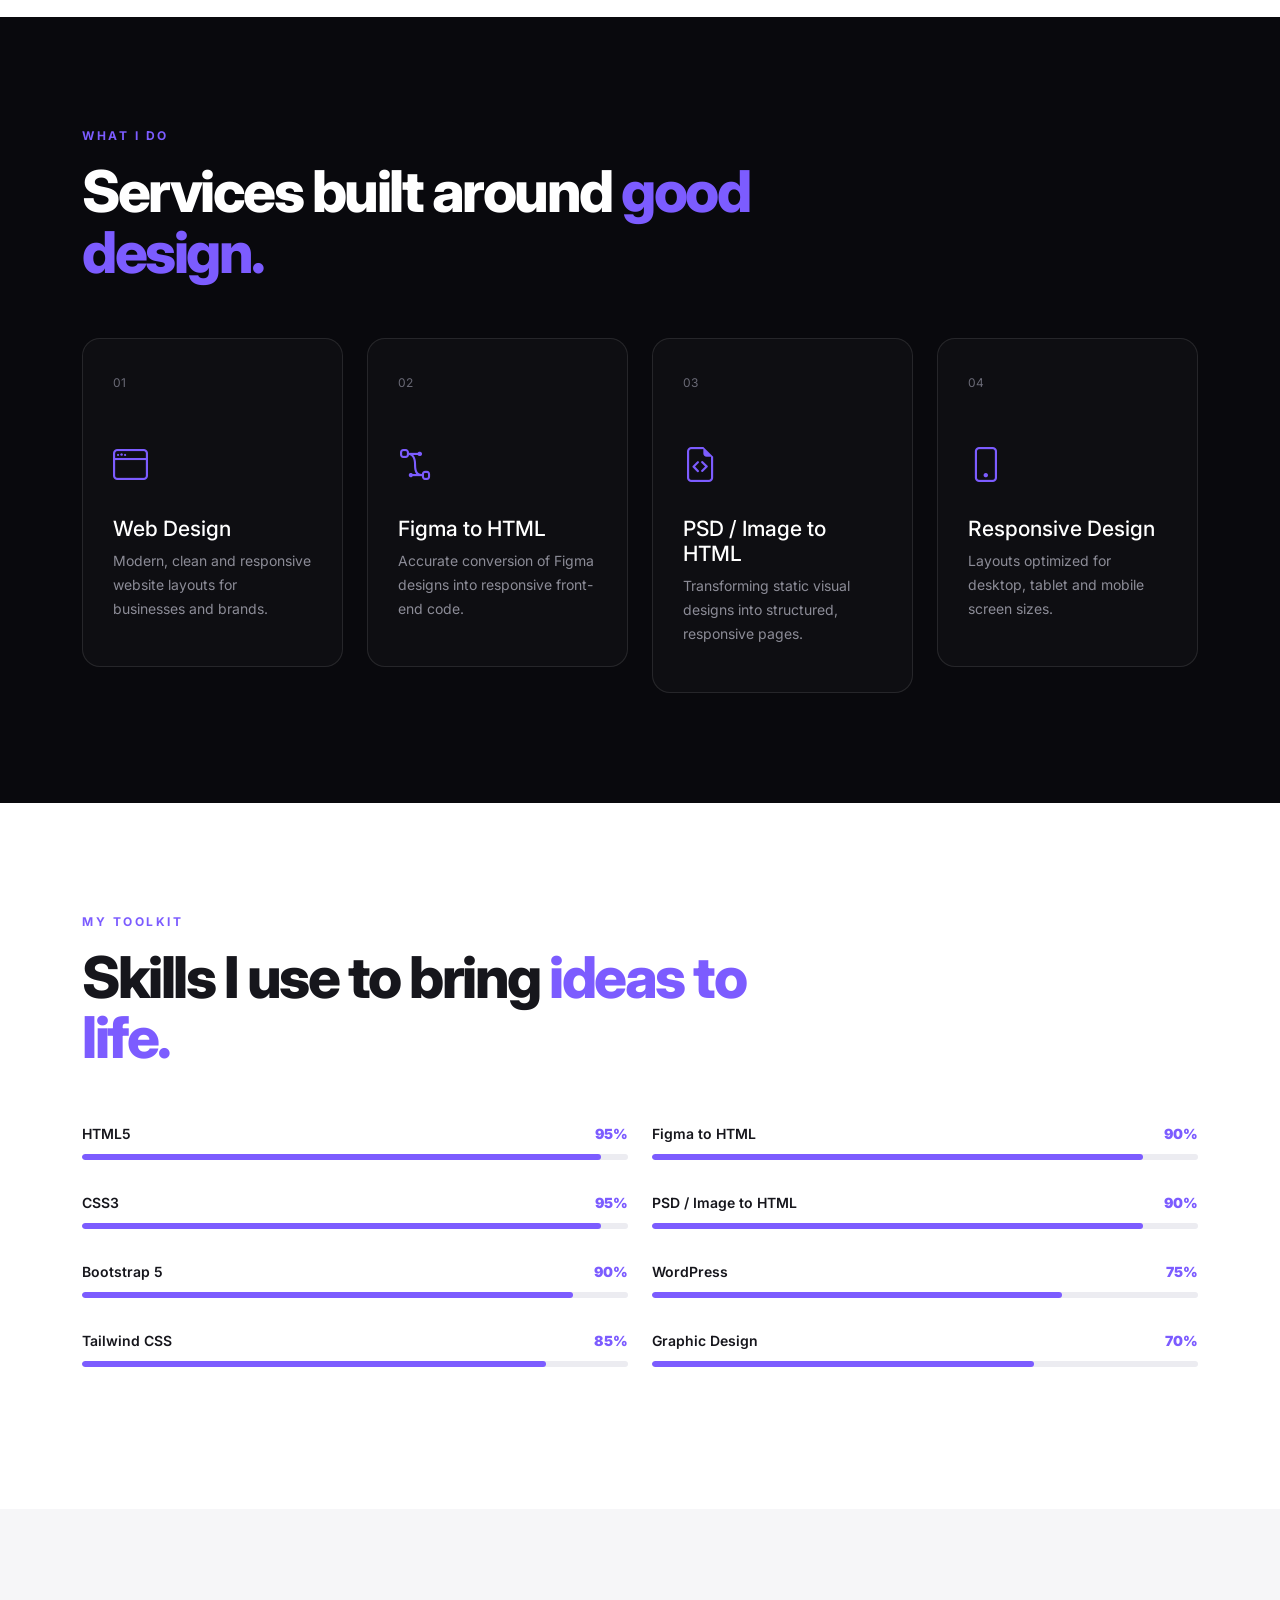
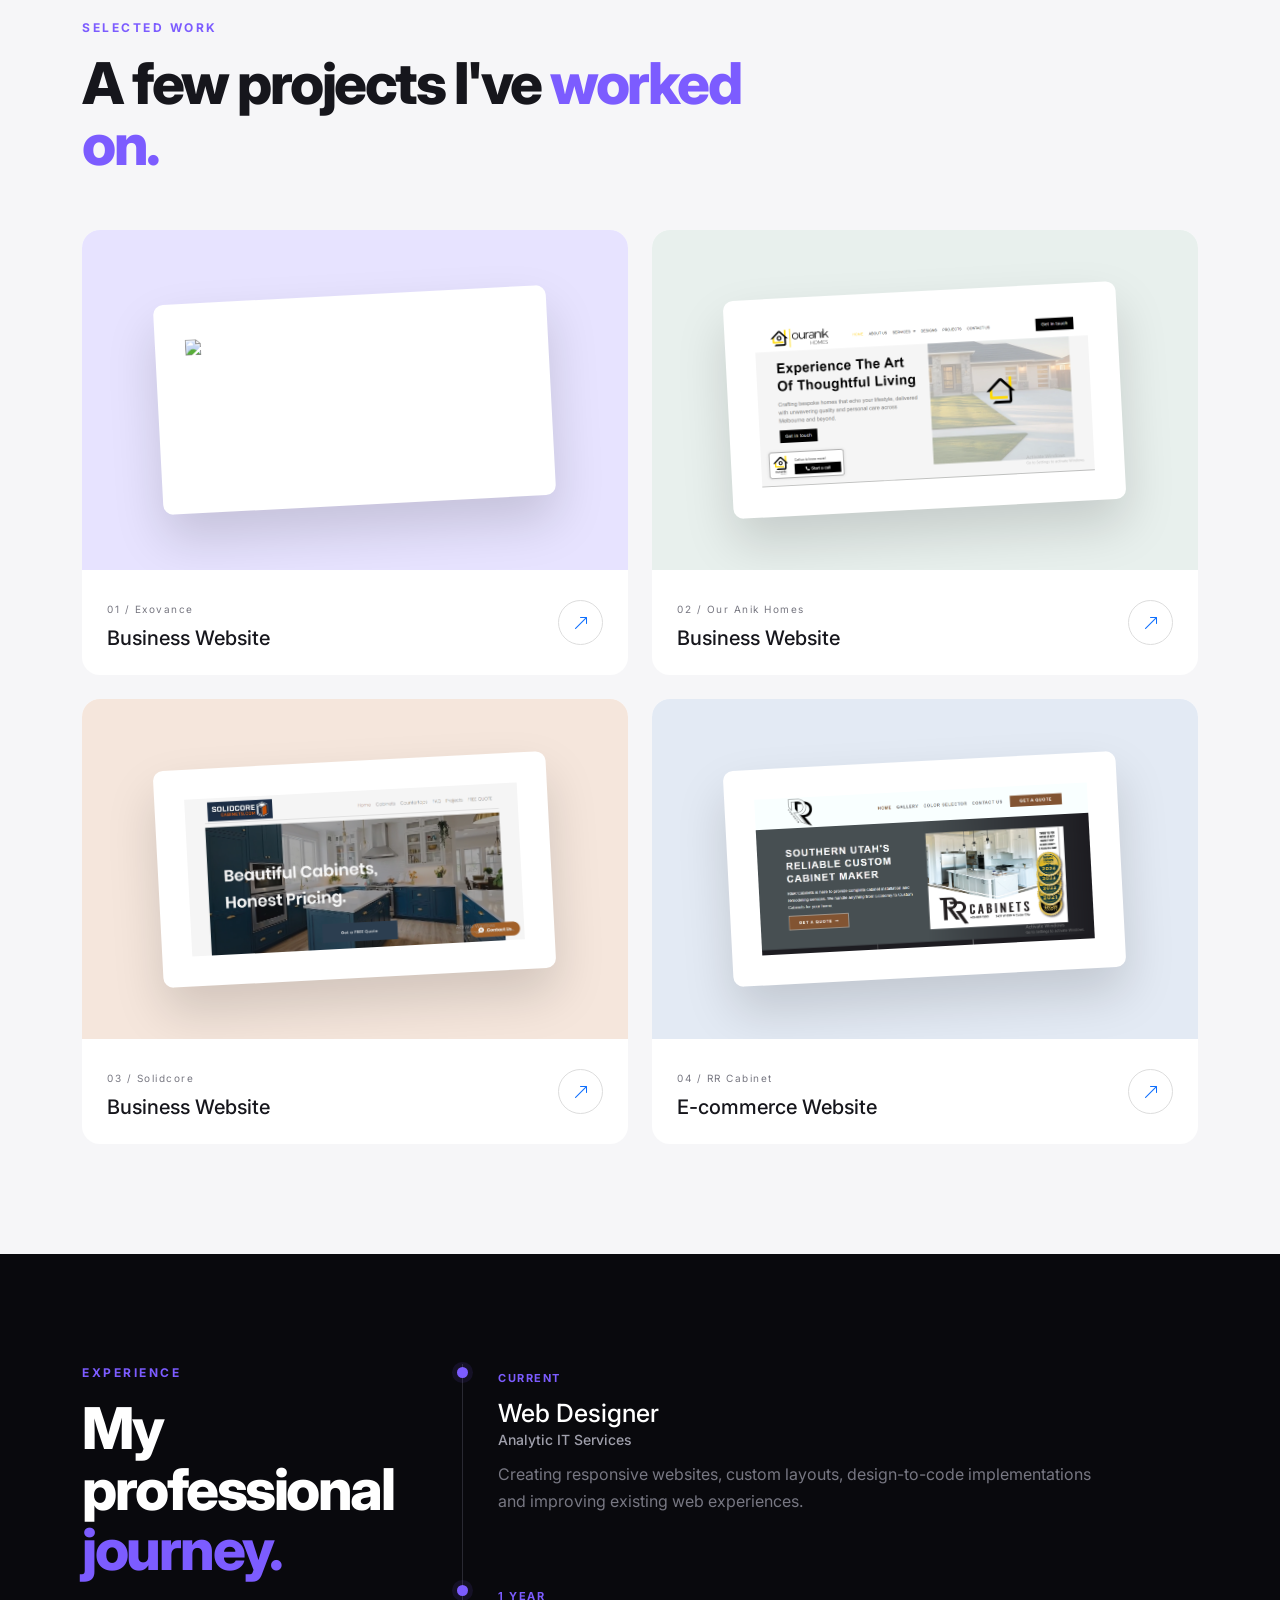
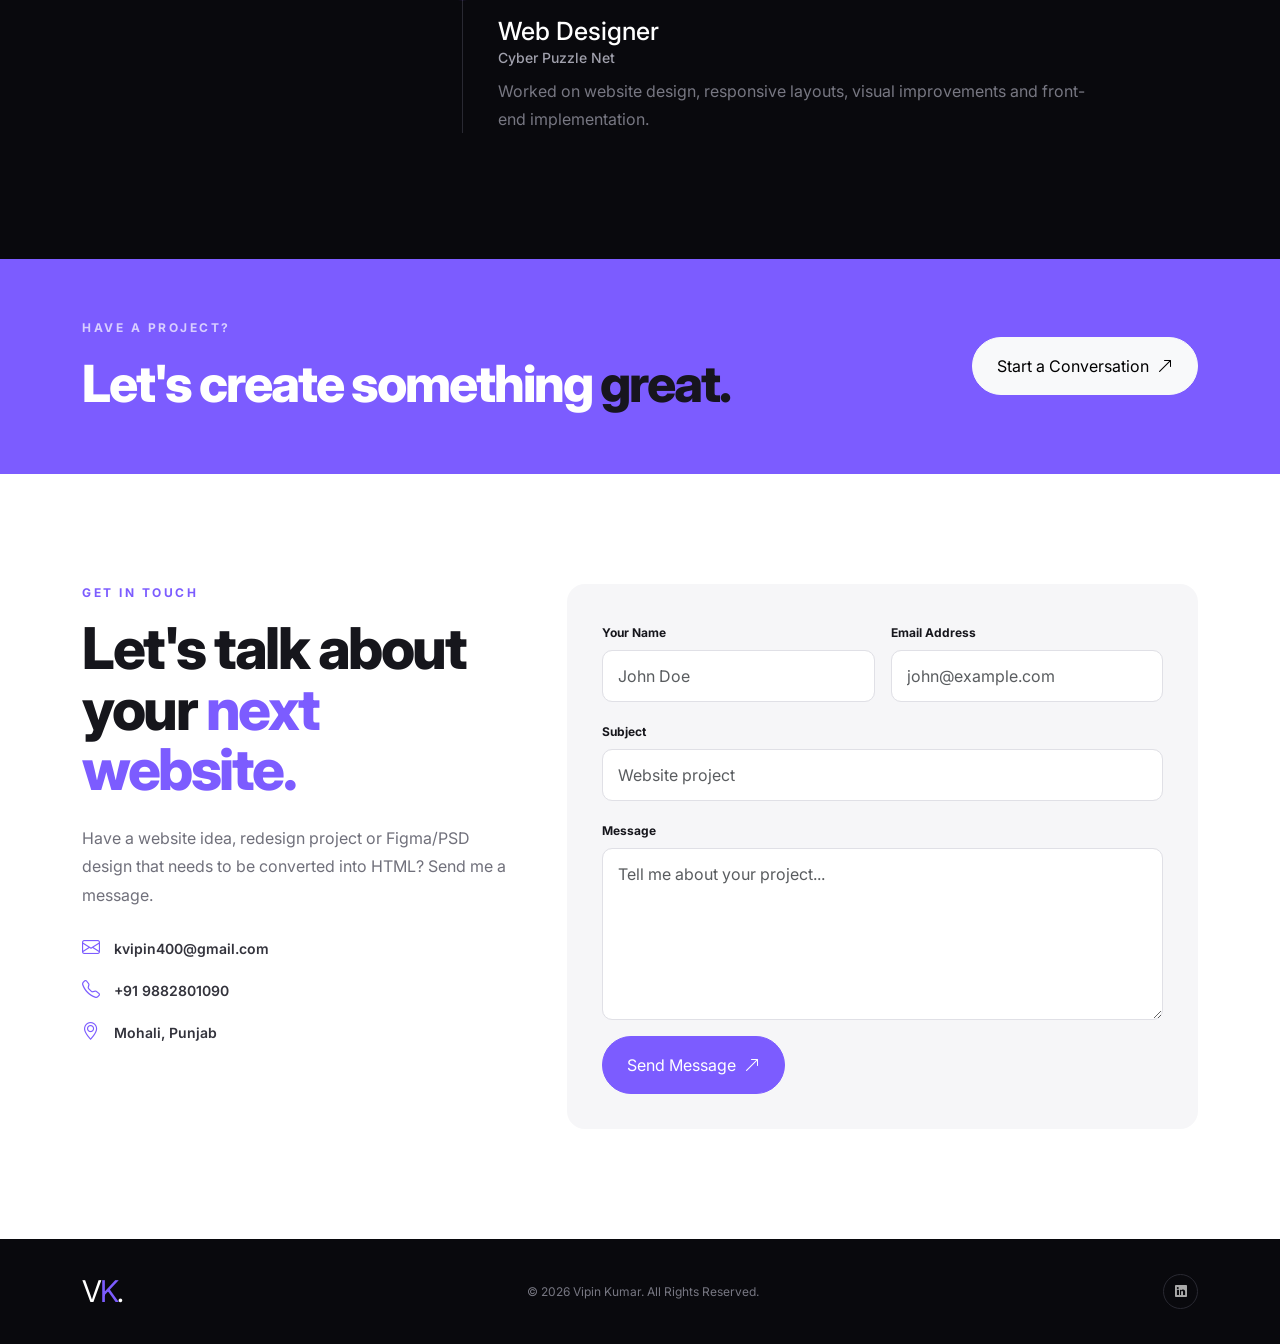
==== commit d458a12a: "Update image source path in index.html" ====
--- a/index.html
+++ b/index.html
@@ -274,7 +274,7 @@
             <div class="project-preview preview-one">
               <div class="mini-browser">
                 <div class="mini-content">
-                  <img src="assets/images/exovance.PNG">
+                  <img src="./images/exovance.PNG">
                 </div>
               </div>
             </div>
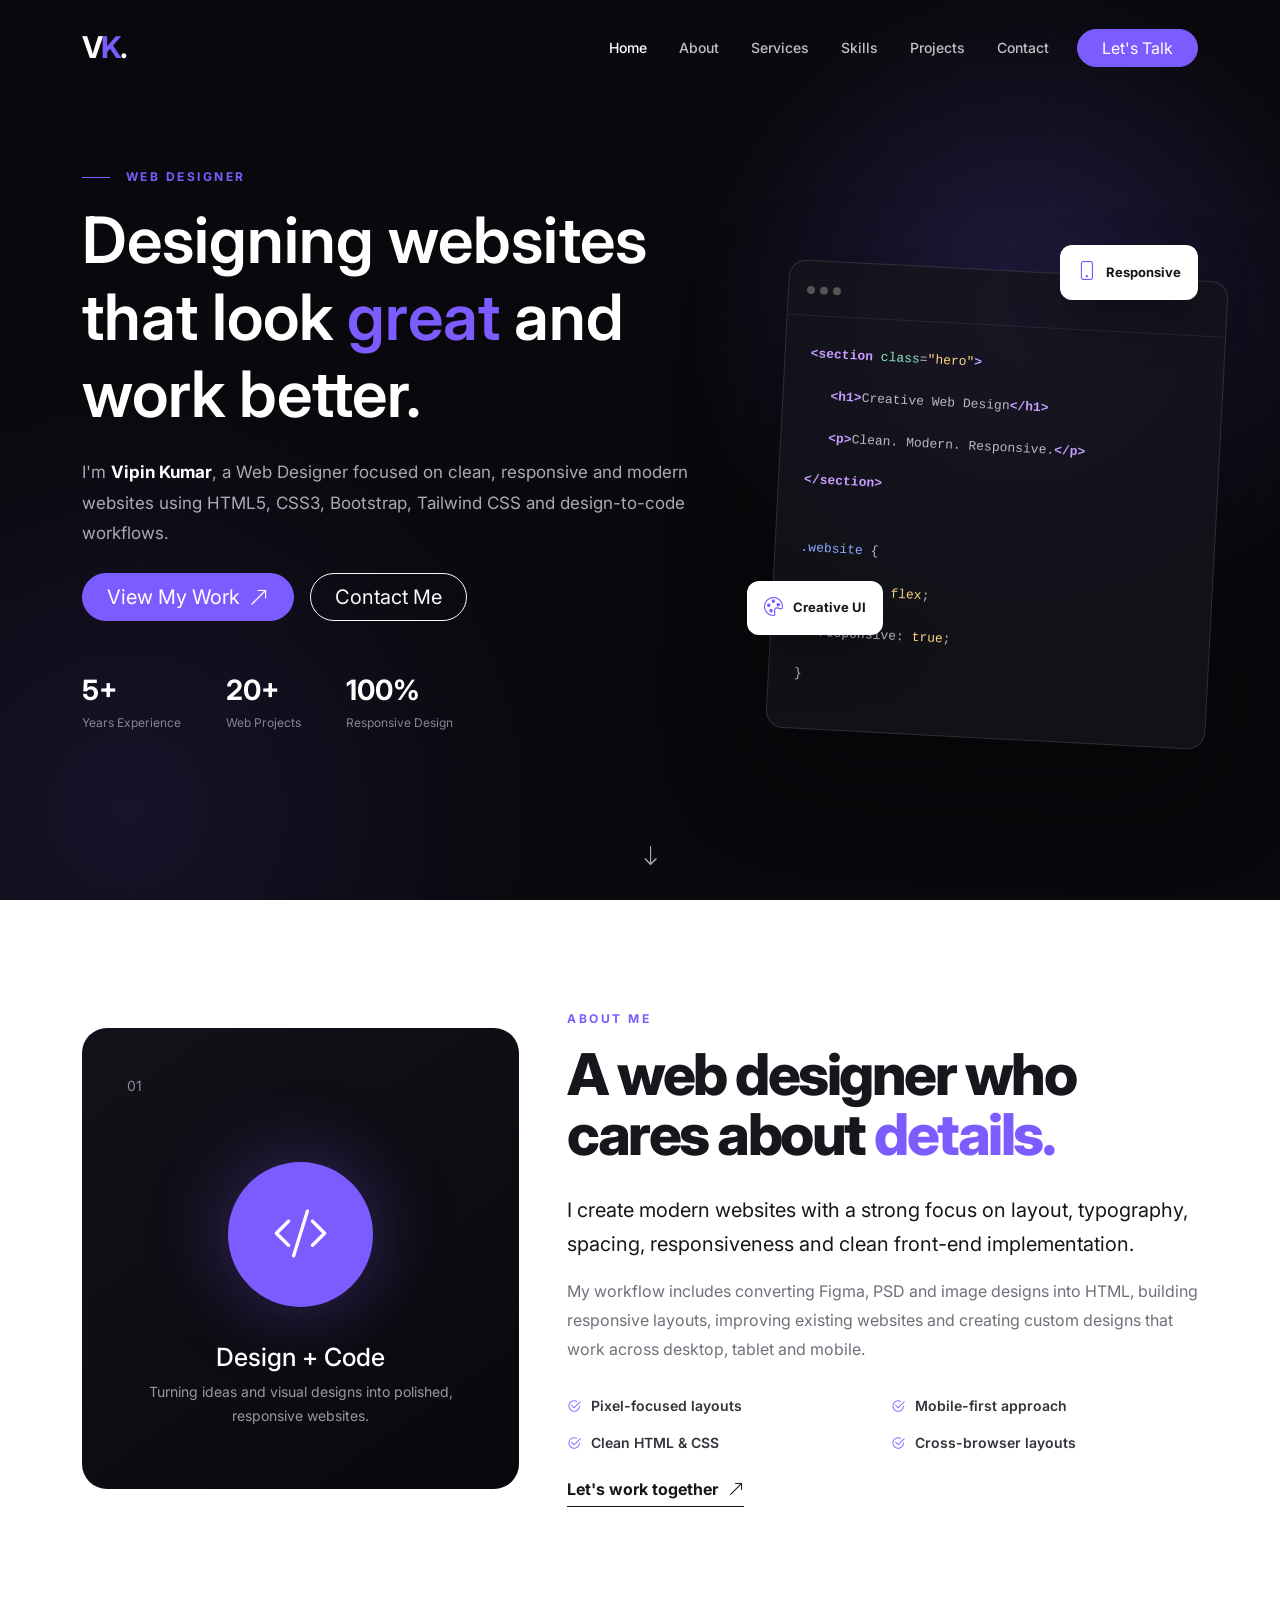
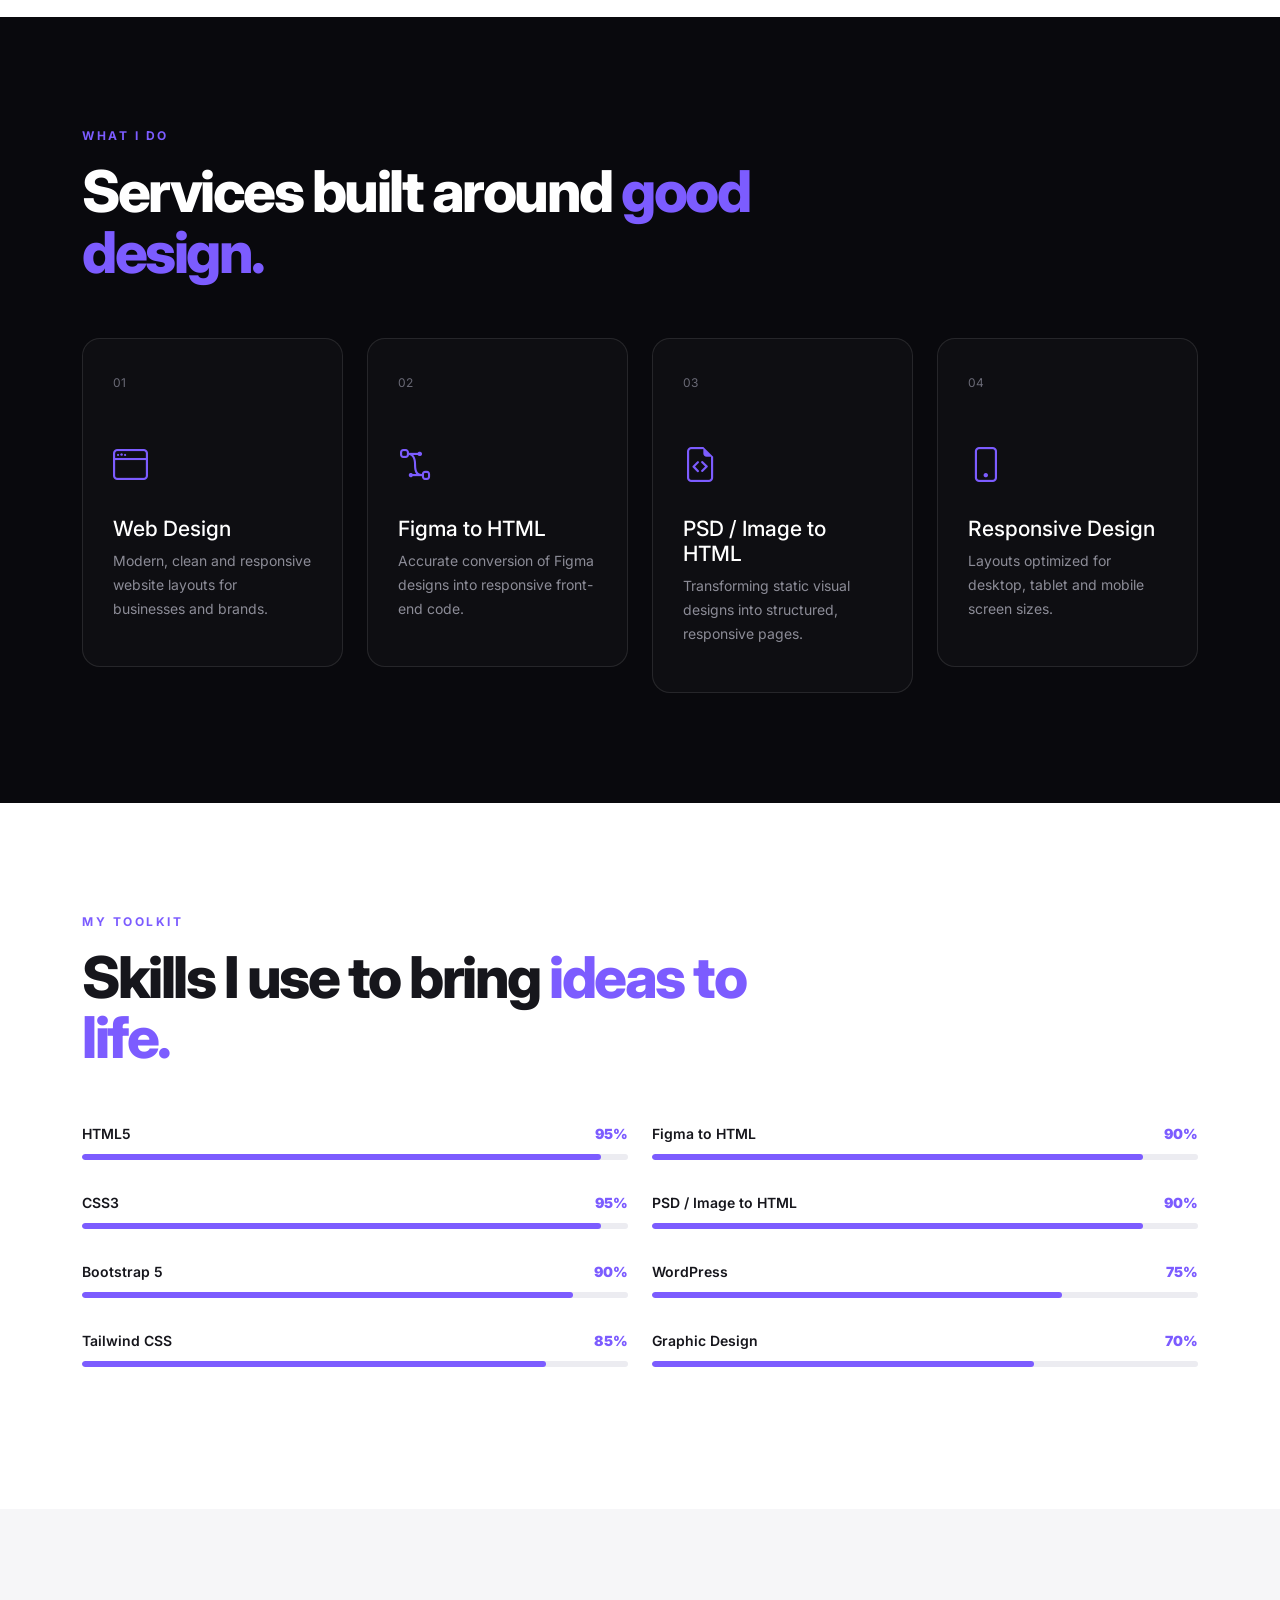
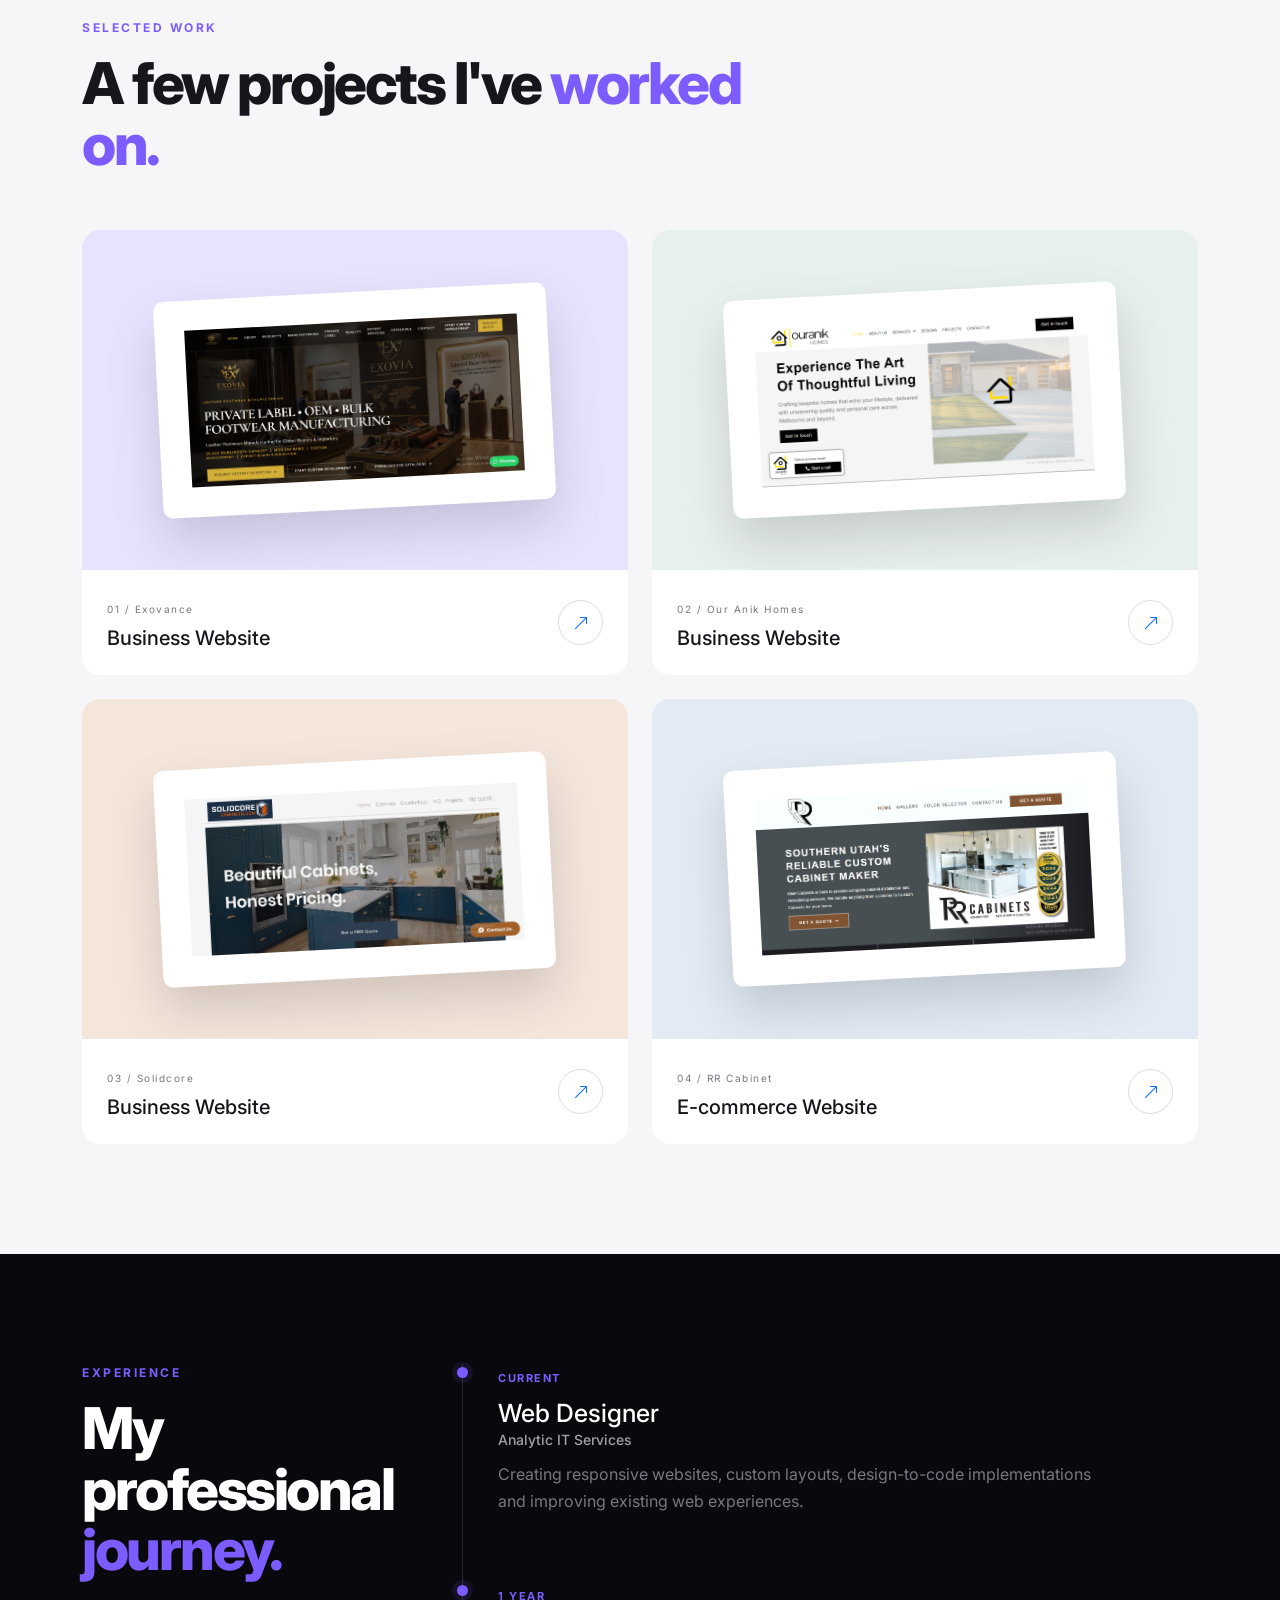
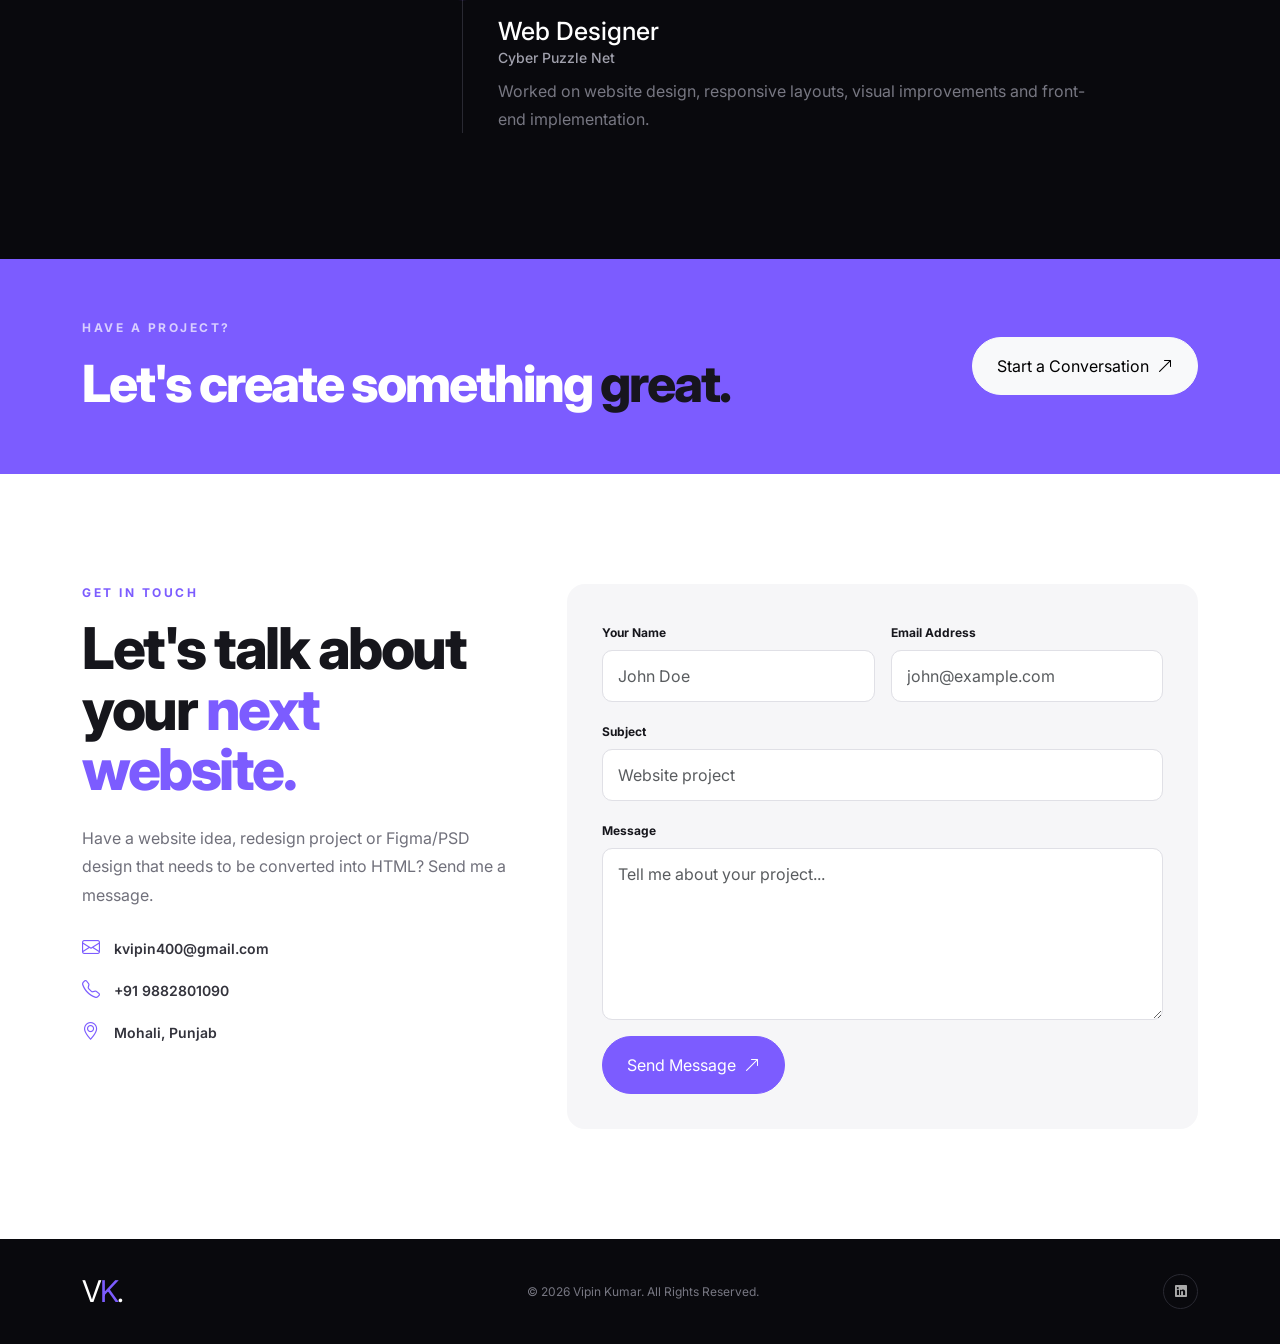
==== commit e77859d3: "Change image file extensions to uppercase Updated image file extensions from .png to .PNG for consis" ====
--- a/index.html
+++ b/index.html
@@ -274,7 +274,7 @@
             <div class="project-preview preview-one">
               <div class="mini-browser">
                 <div class="mini-content">
-                  <img src="./images/exovance.PNG">
+                  <img src="assets/images/exovance.PNG">
                 </div>
               </div>
             </div>
